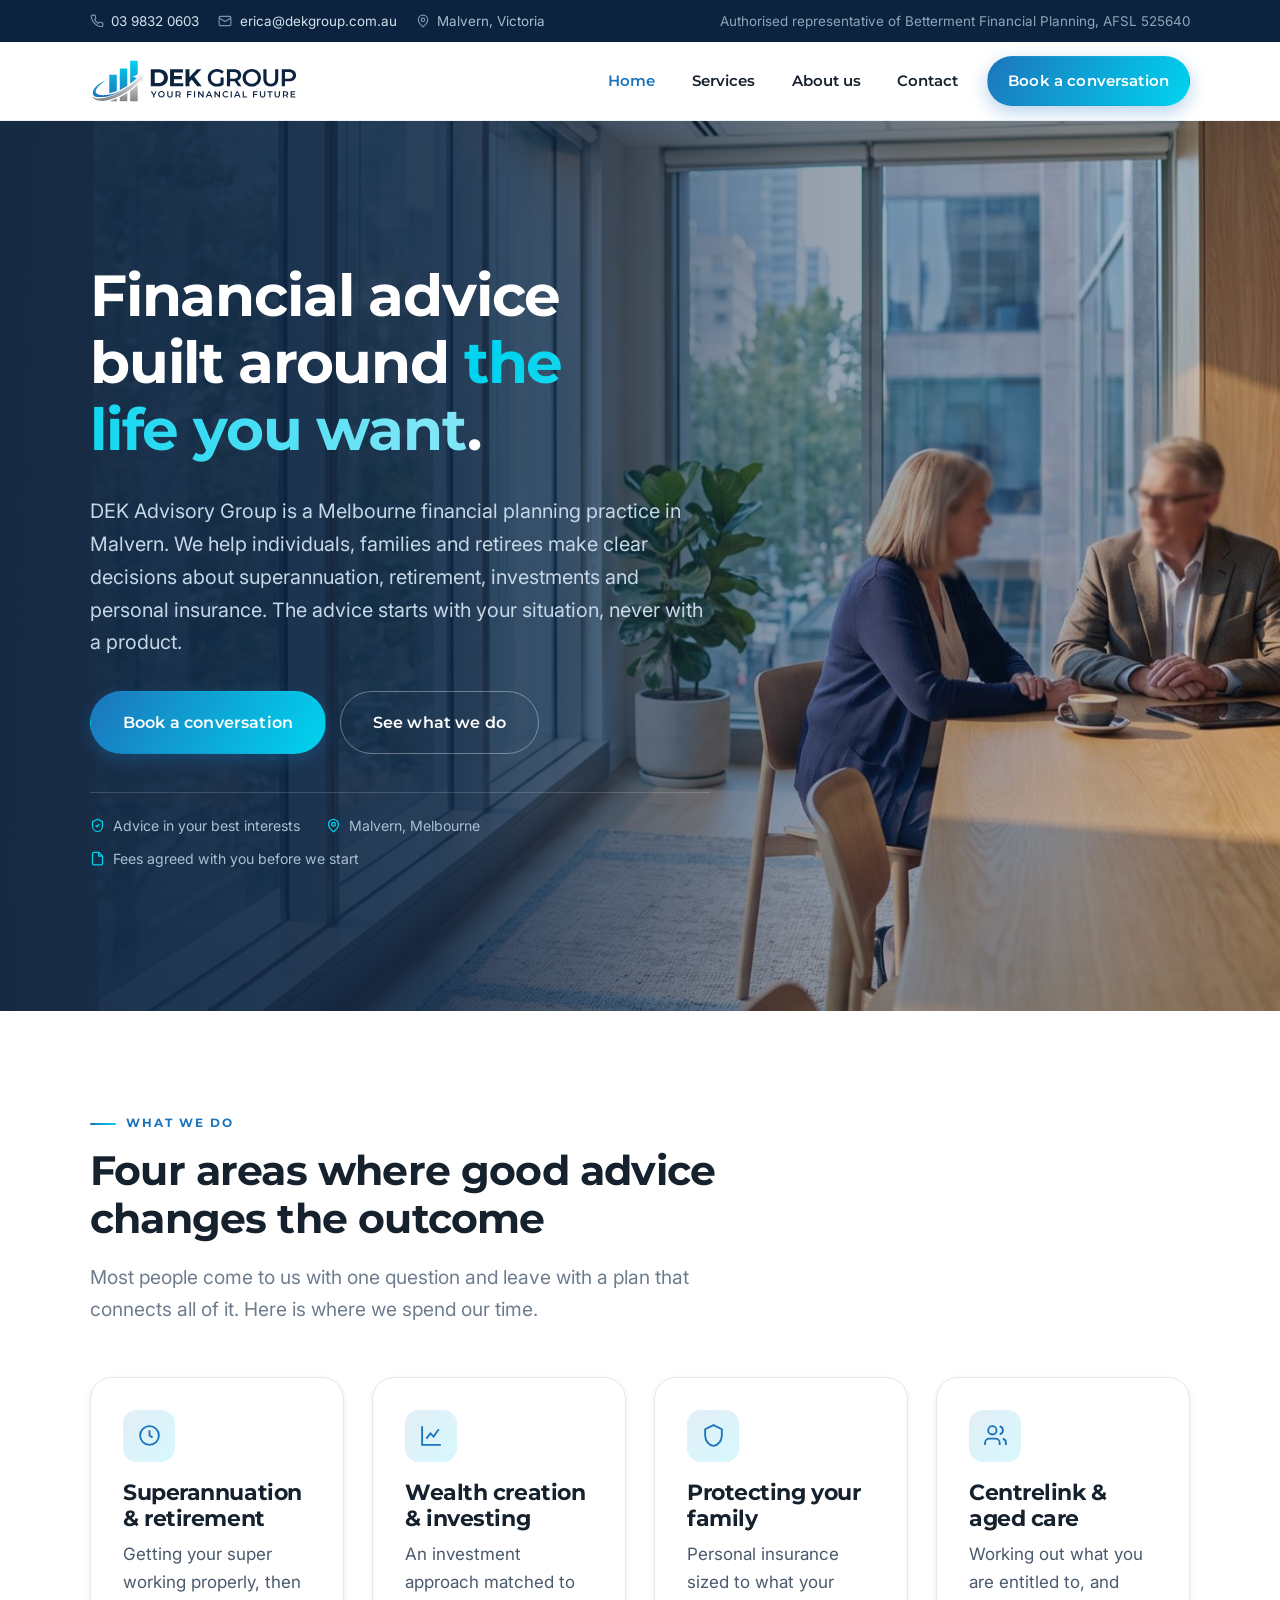
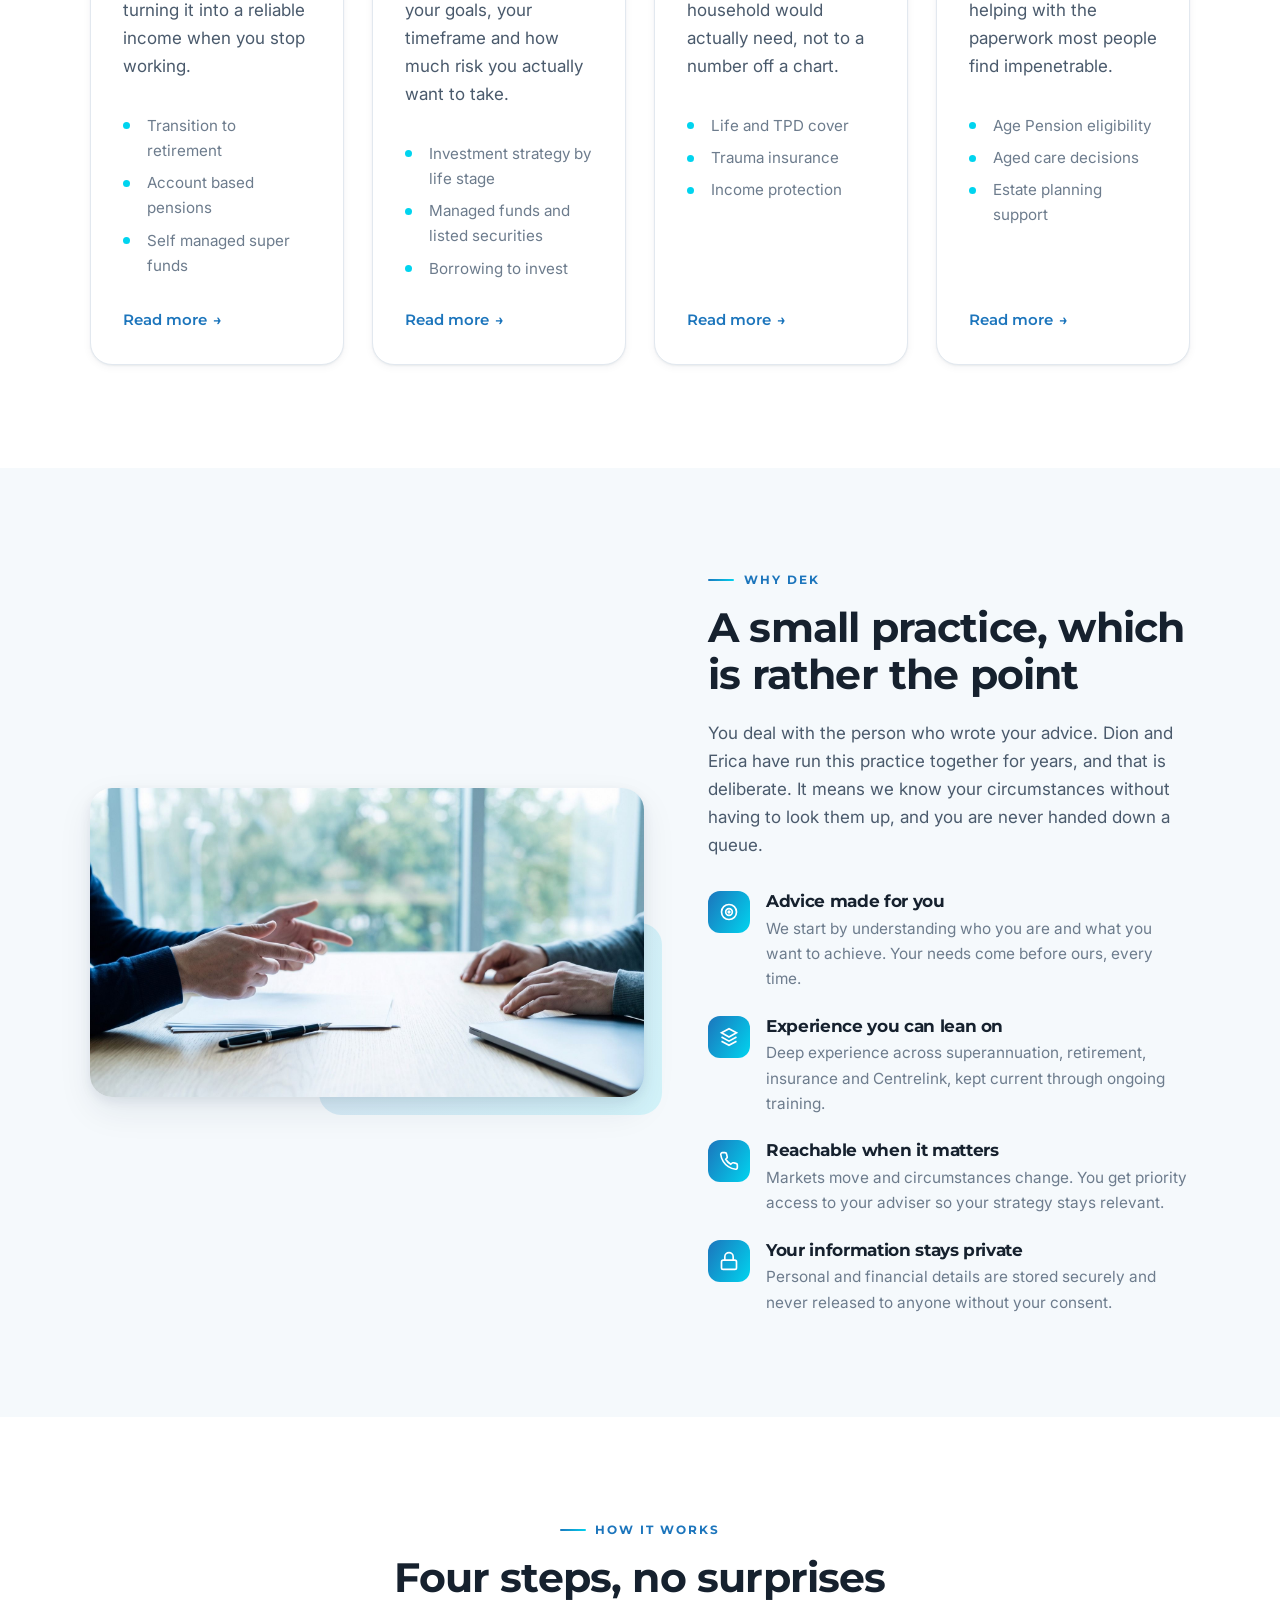
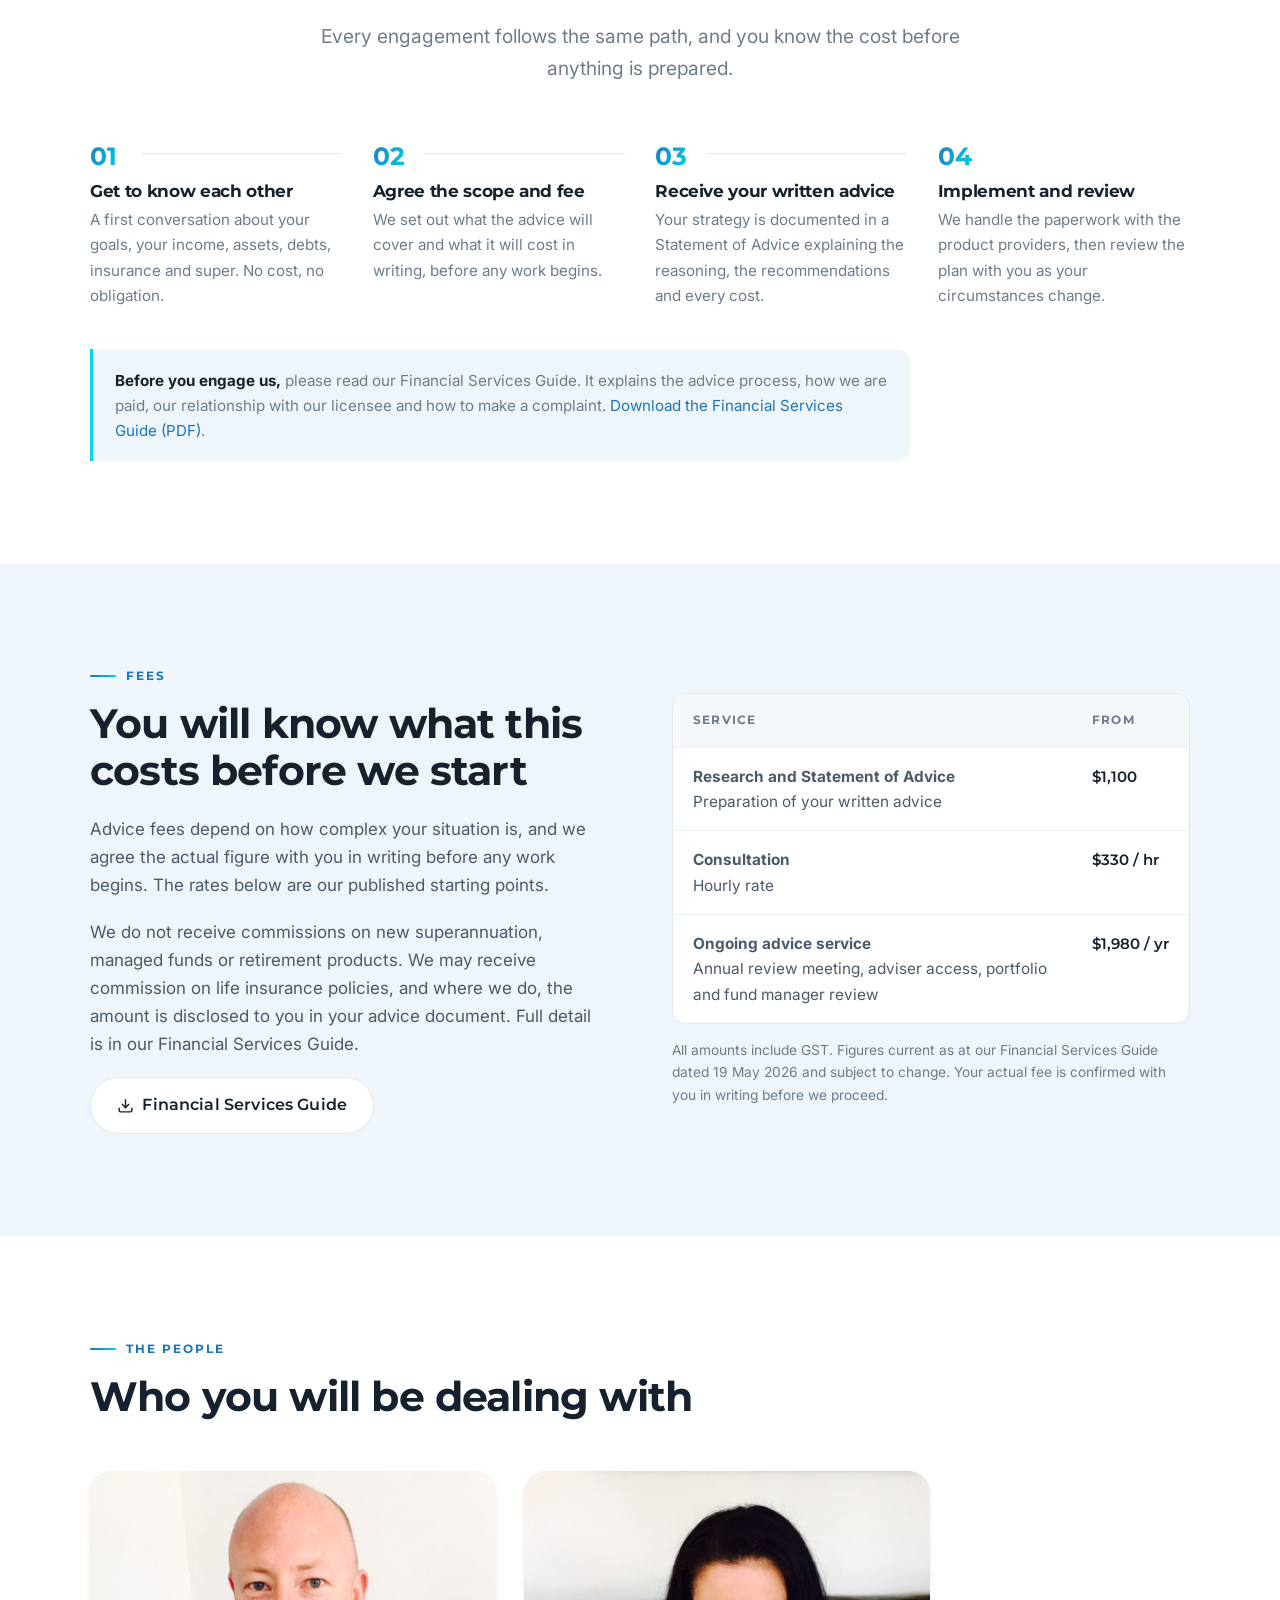
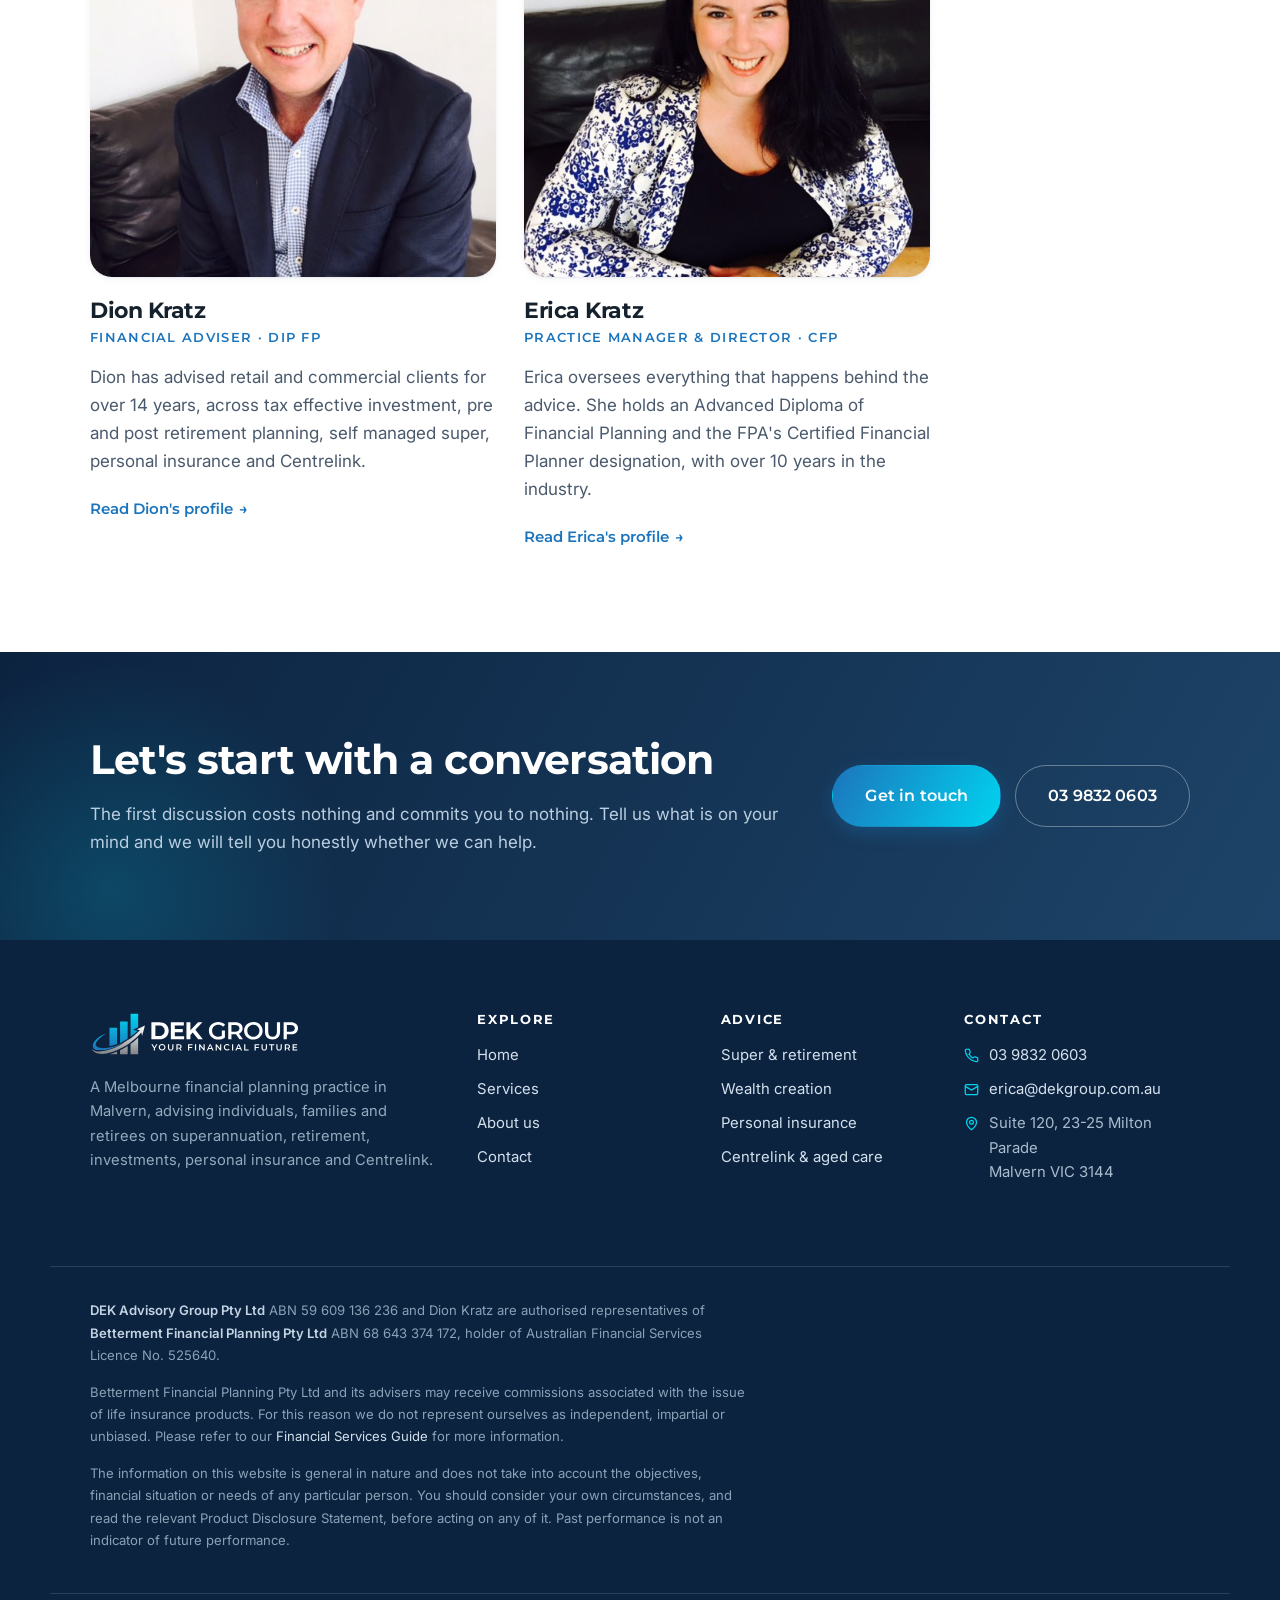
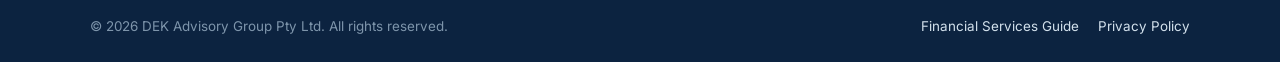
==== index.html @ 87f3a894 "DEK Advisory Group website — review preview Static rebuild of dekgroup.com.au: refreshed copy, new l" ====
<!DOCTYPE html>
<html lang="en-AU">
<head>
<meta charset="utf-8">
<meta name="viewport" content="width=device-width, initial-scale=1">
<title>DEK Advisory Group | Financial Planning in Malvern, Melbourne</title>
<meta name="description" content="DEK Advisory Group is a Melbourne financial planning practice in Malvern. Advice on superannuation, retirement, investments, personal insurance, Centrelink and estate planning.">
<link rel="canonical" href="https://dekgroup.com.au/">
<meta name="theme-color" content="#0C2340">

<meta property="og:type" content="website">
<meta property="og:title" content="DEK Advisory Group | Financial Planning in Malvern, Melbourne">
<meta property="og:description" content="Advice on superannuation, retirement, investments, personal insurance, Centrelink and estate planning. Based in Malvern, Victoria.">
<meta property="og:url" content="https://dekgroup.com.au/">
<meta property="og:image" content="https://dekgroup.com.au/assets/img/hero.jpg">
<meta property="og:locale" content="en_AU">
<meta name="twitter:card" content="summary_large_image">

<link rel="icon" href="assets/img/favicon.svg" type="image/svg+xml">
<link rel="apple-touch-icon" href="assets/img/apple-touch-icon.png">

<link rel="preconnect" href="https://fonts.googleapis.com">
<link rel="preconnect" href="https://fonts.gstatic.com" crossorigin>
<link href="https://fonts.googleapis.com/css2?family=Inter:wght@400;500;600&family=Montserrat:wght@600;700&display=swap" rel="stylesheet">
<link rel="stylesheet" href="assets/css/styles.css">

<script type="application/ld+json">
{
  "@context": "https://schema.org",
  "@type": "FinancialService",
  "name": "DEK Advisory Group Pty Ltd",
  "url": "https://dekgroup.com.au/",
  "logo": "https://dekgroup.com.au/assets/img/logo-dark.svg",
  "image": "https://dekgroup.com.au/assets/img/hero.jpg",
  "description": "Financial planning practice in Malvern, Victoria, advising on superannuation, retirement, investments, personal insurance, Centrelink and estate planning.",
  "telephone": "+61398320603",
  "email": "erica@dekgroup.com.au",
  "areaServed": "Melbourne, Victoria, Australia",
  "address": {
    "@type": "PostalAddress",
    "streetAddress": "Suite 120, 23-25 Milton Parade",
    "addressLocality": "Malvern",
    "addressRegion": "VIC",
    "postalCode": "3144",
    "addressCountry": "AU"
  },
  "founder": [
    { "@type": "Person", "name": "Dion Kratz", "jobTitle": "Financial Adviser" },
    { "@type": "Person", "name": "Erica Kratz", "jobTitle": "Practice Manager and Director" }
  ]
}
</script>
</head>
<body>
<a class="skip-link" href="#main">Skip to content</a>

<!-- ===================== Top bar ===================== -->
<div class="topbar">
  <div class="wrap topbar__inner">
    <ul class="topbar__list">
      <li>
        <svg viewBox="0 0 24 24" fill="none" stroke="currentColor" stroke-width="2" aria-hidden="true"><path d="M22 16.9v3a2 2 0 0 1-2.2 2 19.8 19.8 0 0 1-8.6-3.1 19.5 19.5 0 0 1-6-6A19.8 19.8 0 0 1 2.1 4.2 2 2 0 0 1 4.1 2h3a2 2 0 0 1 2 1.7c.1 1 .4 1.9.7 2.8a2 2 0 0 1-.5 2.1L8.1 9.9a16 16 0 0 0 6 6l1.3-1.2a2 2 0 0 1 2.1-.5c.9.3 1.8.6 2.8.7a2 2 0 0 1 1.7 2Z"/></svg>
        <a href="tel:+61398320603">03 9832 0603</a>
      </li>
      <li>
        <svg viewBox="0 0 24 24" fill="none" stroke="currentColor" stroke-width="2" aria-hidden="true"><path d="M4 4h16a2 2 0 0 1 2 2v12a2 2 0 0 1-2 2H4a2 2 0 0 1-2-2V6a2 2 0 0 1 2-2Z"/><path d="m22 7-10 6L2 7"/></svg>
        <a href="mailto:erica@dekgroup.com.au">erica@dekgroup.com.au</a>
      </li>
      <li>
        <svg viewBox="0 0 24 24" fill="none" stroke="currentColor" stroke-width="2" aria-hidden="true"><path d="M20 10c0 6-8 12-8 12s-8-6-8-12a8 8 0 0 1 16 0Z"/><circle cx="12" cy="10" r="3"/></svg>
        Malvern, Victoria
      </li>
    </ul>
    <p class="topbar__note" style="margin:0">Authorised representative of Betterment Financial Planning, AFSL 525640</p>
  </div>
</div>

<!-- ===================== Header ===================== -->
<header class="site-header">
  <div class="wrap site-header__inner">
    <a class="brand" href="index.html" aria-label="DEK Advisory Group — home">
      <img src="assets/img/logo-dark.svg" alt="DEK Group — Your Financial Future" width="208" height="44">
    </a>

    <button class="nav-toggle" type="button" aria-expanded="false" aria-controls="primary-nav" aria-label="Open menu">
      <span></span><span></span><span></span>
    </button>

    <nav class="nav" id="primary-nav" aria-label="Primary">
      <ul class="nav__list">
        <li><a href="index.html" aria-current="page">Home</a></li>
        <li><a href="services.html">Services</a></li>
        <li><a href="about.html">About us</a></li>
        <li><a href="contact.html">Contact</a></li>
      </ul>
      <a class="btn btn--primary" href="contact.html">Book a conversation</a>
    </nav>
  </div>
</header>

<main id="main">

<!-- ===================== Hero ===================== -->
<section class="hero">
  <div class="hero__media">
    <img src="assets/img/hero.jpg" alt="" fetchpriority="high" width="2400" height="1018">
  </div>
  <div class="hero__scrim"></div>
  <div class="wrap hero__inner">
    <div class="hero__content">
      <h1>Financial advice built around <span class="accent">the life you want</span>.</h1>
      <p class="hero__lede">
        DEK Advisory Group is a Melbourne financial planning practice in Malvern. We help individuals,
        families and retirees make clear decisions about superannuation, retirement, investments and
        personal insurance. The advice starts with your situation, never with a product.
      </p>
      <div class="btn-row">
        <a class="btn btn--primary btn--lg" href="contact.html">Book a conversation</a>
        <a class="btn btn--onDark btn--lg" href="services.html">See what we do</a>
      </div>
      <div class="hero__meta">
        <span>
          <svg viewBox="0 0 24 24" fill="none" stroke="currentColor" stroke-width="2" aria-hidden="true"><path d="m9 12 2 2 4-4"/><path d="M12 2 4 6v6c0 5 3.4 9.4 8 10 4.6-.6 8-5 8-10V6l-8-4Z"/></svg>
          Advice in your best interests
        </span>
        <span>
          <svg viewBox="0 0 24 24" fill="none" stroke="currentColor" stroke-width="2" aria-hidden="true"><path d="M20 10c0 6-8 12-8 12s-8-6-8-12a8 8 0 0 1 16 0Z"/><circle cx="12" cy="10" r="3"/></svg>
          Malvern, Melbourne
        </span>
        <span>
          <svg viewBox="0 0 24 24" fill="none" stroke="currentColor" stroke-width="2" aria-hidden="true"><path d="M14 2H6a2 2 0 0 0-2 2v16a2 2 0 0 0 2 2h12a2 2 0 0 0 2-2V8Z"/><path d="M14 2v6h6"/></svg>
          Fees agreed with you before we start
        </span>
      </div>
    </div>
  </div>
</section>

<!-- ===================== What we do ===================== -->
<section class="section">
  <div class="wrap">
    <div class="section-head reveal">
      <p class="eyebrow">What we do</p>
      <h2>Four areas where good advice changes the outcome</h2>
      <p class="lede">
        Most people come to us with one question and leave with a plan that connects all of it.
        Here is where we spend our time.
      </p>
    </div>

    <div class="grid grid--4 reveal">

      <article class="card card--link">
        <div class="card__icon">
          <svg viewBox="0 0 24 24" fill="none" stroke="currentColor" stroke-width="1.8" aria-hidden="true"><circle cx="12" cy="12" r="9"/><path d="M12 7v5l3 2"/></svg>
        </div>
        <h3>Superannuation &amp; retirement</h3>
        <p>Getting your super working properly, then turning it into a reliable income when you stop working.</p>
        <ul class="card__list">
          <li>Transition to retirement</li>
          <li>Account based pensions</li>
          <li>Self managed super funds</li>
        </ul>
        <a class="link-more" href="services.html#retirement">Read more</a>
      </article>

      <article class="card card--link">
        <div class="card__icon">
          <svg viewBox="0 0 24 24" fill="none" stroke="currentColor" stroke-width="1.8" aria-hidden="true"><path d="M3 3v18h18"/><path d="m7 15 4-5 3 3 5-7"/></svg>
        </div>
        <h3>Wealth creation &amp; investing</h3>
        <p>An investment approach matched to your goals, your timeframe and how much risk you actually want to take.</p>
        <ul class="card__list">
          <li>Investment strategy by life stage</li>
          <li>Managed funds and listed securities</li>
          <li>Borrowing to invest</li>
        </ul>
        <a class="link-more" href="services.html#investing">Read more</a>
      </article>

      <article class="card card--link">
        <div class="card__icon">
          <svg viewBox="0 0 24 24" fill="none" stroke="currentColor" stroke-width="1.8" aria-hidden="true"><path d="M12 2 4 6v6c0 5 3.4 9.4 8 10 4.6-.6 8-5 8-10V6l-8-4Z"/></svg>
        </div>
        <h3>Protecting your family</h3>
        <p>Personal insurance sized to what your household would actually need, not to a number off a chart.</p>
        <ul class="card__list">
          <li>Life and TPD cover</li>
          <li>Trauma insurance</li>
          <li>Income protection</li>
        </ul>
        <a class="link-more" href="services.html#protection">Read more</a>
      </article>

      <article class="card card--link">
        <div class="card__icon">
          <svg viewBox="0 0 24 24" fill="none" stroke="currentColor" stroke-width="1.8" aria-hidden="true"><path d="M16 21v-2a4 4 0 0 0-4-4H6a4 4 0 0 0-4 4v2"/><circle cx="9" cy="7" r="4"/><path d="M22 21v-2a4 4 0 0 0-3-3.9"/><path d="M16 3.1a4 4 0 0 1 0 7.8"/></svg>
        </div>
        <h3>Centrelink &amp; aged care</h3>
        <p>Working out what you are entitled to, and helping with the paperwork most people find impenetrable.</p>
        <ul class="card__list">
          <li>Age Pension eligibility</li>
          <li>Aged care decisions</li>
          <li>Estate planning support</li>
        </ul>
        <a class="link-more" href="services.html#centrelink">Read more</a>
      </article>

    </div>
  </div>
</section>

<!-- ===================== Why DEK ===================== -->
<section class="section section--soft">
  <div class="wrap">
    <div class="split split--wide-media">
      <div class="split__media media-frame reveal">
        <img src="assets/img/process.jpg" alt="Two people talking across a meeting table with documents and a pen" width="1800" height="1005" loading="lazy">
      </div>
      <div class="reveal">
        <p class="eyebrow">Why DEK</p>
        <h2>A small practice, which is rather the point</h2>
        <p>
          You deal with the person who wrote your advice. Dion and Erica have run this practice together
          for years, and that is deliberate. It means we know your circumstances without having to look
          them up, and you are never handed down a queue.
        </p>

        <div class="values" style="margin-top:2rem">
          <div class="value">
            <div class="value__mark">
              <svg viewBox="0 0 24 24" fill="none" stroke="currentColor" stroke-width="2" aria-hidden="true"><circle cx="12" cy="12" r="9"/><circle cx="12" cy="12" r="4"/><circle cx="12" cy="12" r="1" fill="currentColor"/></svg>
            </div>
            <div>
              <h3>Advice made for you</h3>
              <p>We start by understanding who you are and what you want to achieve. Your needs come before ours, every time.</p>
            </div>
          </div>

          <div class="value">
            <div class="value__mark">
              <svg viewBox="0 0 24 24" fill="none" stroke="currentColor" stroke-width="2" aria-hidden="true"><path d="M12 2 3 7l9 5 9-5-9-5Z"/><path d="m3 12 9 5 9-5"/><path d="m3 17 9 5 9-5"/></svg>
            </div>
            <div>
              <h3>Experience you can lean on</h3>
              <p>Deep experience across superannuation, retirement, insurance and Centrelink, kept current through ongoing training.</p>
            </div>
          </div>

          <div class="value">
            <div class="value__mark">
              <svg viewBox="0 0 24 24" fill="none" stroke="currentColor" stroke-width="2" aria-hidden="true"><path d="M22 16.9v3a2 2 0 0 1-2.2 2 19.8 19.8 0 0 1-8.6-3.1 19.5 19.5 0 0 1-6-6A19.8 19.8 0 0 1 2.1 4.2 2 2 0 0 1 4.1 2h3a2 2 0 0 1 2 1.7c.1 1 .4 1.9.7 2.8a2 2 0 0 1-.5 2.1L8.1 9.9a16 16 0 0 0 6 6l1.3-1.2a2 2 0 0 1 2.1-.5c.9.3 1.8.6 2.8.7a2 2 0 0 1 1.7 2Z"/></svg>
            </div>
            <div>
              <h3>Reachable when it matters</h3>
              <p>Markets move and circumstances change. You get priority access to your adviser so your strategy stays relevant.</p>
            </div>
          </div>

          <div class="value">
            <div class="value__mark">
              <svg viewBox="0 0 24 24" fill="none" stroke="currentColor" stroke-width="2" aria-hidden="true"><rect x="3" y="11" width="18" height="11" rx="2"/><path d="M7 11V7a5 5 0 0 1 10 0v4"/></svg>
            </div>
            <div>
              <h3>Your information stays private</h3>
              <p>Personal and financial details are stored securely and never released to anyone without your consent.</p>
            </div>
          </div>
        </div>
      </div>
    </div>
  </div>
</section>

<!-- ===================== The process ===================== -->
<section class="section">
  <div class="wrap">
    <div class="section-head center reveal">
      <p class="eyebrow">How it works</p>
      <h2>Four steps, no surprises</h2>
      <p class="lede">
        Every engagement follows the same path, and you know the cost before anything is prepared.
      </p>
    </div>

    <div class="steps reveal">
      <div class="step">
        <h3>Get to know each other</h3>
        <p>A first conversation about your goals, your income, assets, debts, insurance and super. No cost, no obligation.</p>
      </div>
      <div class="step">
        <h3>Agree the scope and fee</h3>
        <p>We set out what the advice will cover and what it will cost in writing, before any work begins.</p>
      </div>
      <div class="step">
        <h3>Receive your written advice</h3>
        <p>Your strategy is documented in a Statement of Advice explaining the reasoning, the recommendations and every cost.</p>
      </div>
      <div class="step">
        <h3>Implement and review</h3>
        <p>We handle the paperwork with the product providers, then review the plan with you as your circumstances change.</p>
      </div>
    </div>

    <div class="note reveal" style="margin-top:2.6rem;max-width:820px">
      <p>
        <strong>Before you engage us,</strong> please read our Financial Services Guide. It explains the advice
        process, how we are paid, our relationship with our licensee and how to make a complaint.
        <a href="assets/pdf/DEK-Financial-Services-Guide.pdf" target="_blank" rel="noopener">Download the Financial Services Guide (PDF)</a>.
      </p>
    </div>
  </div>
</section>

<!-- ===================== Fees ===================== -->
<section class="section section--tint">
  <div class="wrap">
    <div class="split">
      <div class="reveal">
        <p class="eyebrow">Fees</p>
        <h2>You will know what this costs before we start</h2>
        <p>
          Advice fees depend on how complex your situation is, and we agree the actual figure with you in
          writing before any work begins. The rates below are our published starting points.
        </p>
        <p>
          We do not receive commissions on new superannuation, managed funds or retirement products.
          We may receive commission on life insurance policies, and where we do, the amount is disclosed
          to you in your advice document. Full detail is in our Financial Services Guide.
        </p>
        <a class="btn btn--ghost" href="assets/pdf/DEK-Financial-Services-Guide.pdf" target="_blank" rel="noopener">
          <svg viewBox="0 0 24 24" fill="none" stroke="currentColor" stroke-width="2" aria-hidden="true"><path d="M21 15v4a2 2 0 0 1-2 2H5a2 2 0 0 1-2-2v-4"/><path d="m7 10 5 5 5-5"/><path d="M12 15V3"/></svg>
          Financial Services Guide
        </a>
      </div>

      <div class="reveal">
        <div class="table-wrap">
          <table class="fees">
            <caption class="visually-hidden">Published starting fees, inclusive of GST</caption>
            <thead>
              <tr><th scope="col">Service</th><th scope="col">From</th></tr>
            </thead>
            <tbody>
              <tr>
                <td><strong>Research and Statement of Advice</strong><br>Preparation of your written advice</td>
                <td>$1,100</td>
              </tr>
              <tr>
                <td><strong>Consultation</strong><br>Hourly rate</td>
                <td>$330 / hr</td>
              </tr>
              <tr>
                <td><strong>Ongoing advice service</strong><br>Annual review meeting, adviser access, portfolio and fund manager review</td>
                <td>$1,980 / yr</td>
              </tr>
            </tbody>
          </table>
        </div>
        <p style="font-size:.86rem;color:var(--muted);margin:.9rem 0 0">
          All amounts include GST. Figures current as at our Financial Services Guide dated 19 May 2026
          and subject to change. Your actual fee is confirmed with you in writing before we proceed.
        </p>
      </div>
    </div>
  </div>
</section>

<!-- ===================== Team ===================== -->
<section class="section">
  <div class="wrap">
    <div class="section-head reveal">
      <p class="eyebrow">The people</p>
      <h2>Who you will be dealing with</h2>
    </div>

    <div class="grid grid--2 reveal" style="max-width:840px">
      <article class="person">
        <img class="person__photo" src="assets/img/dion-kratz.jpg" alt="Dion Kratz" width="526" height="526" loading="lazy">
        <h3>Dion Kratz</h3>
        <p class="person__role">Financial Adviser &middot; Dip FP</p>
        <p>
          Dion has advised retail and commercial clients for over 14 years, across tax effective investment,
          pre and post retirement planning, self managed super, personal insurance and Centrelink.
        </p>
        <a class="link-more" href="about.html#dion">Read Dion's profile</a>
      </article>

      <article class="person">
        <img class="person__photo" src="assets/img/erica-kratz.jpg" alt="Erica Kratz" width="528" height="528" loading="lazy">
        <h3>Erica Kratz</h3>
        <p class="person__role">Practice Manager &amp; Director &middot; CFP</p>
        <p>
          Erica oversees everything that happens behind the advice. She holds an Advanced Diploma of
          Financial Planning and the FPA's Certified Financial Planner designation, with over 10 years in the industry.
        </p>
        <a class="link-more" href="about.html#erica">Read Erica's profile</a>
      </article>
    </div>
  </div>
</section>

<!-- ===================== CTA ===================== -->
<section class="cta-band">
  <div class="wrap cta-band__inner">
    <div>
      <h2>Let's start with a conversation</h2>
      <p>
        The first discussion costs nothing and commits you to nothing. Tell us what is on your mind and
        we will tell you honestly whether we can help.
      </p>
    </div>
    <div class="btn-row">
      <a class="btn btn--primary btn--lg" href="contact.html">Get in touch</a>
      <a class="btn btn--onDark btn--lg" href="tel:+61398320603">03 9832 0603</a>
    </div>
  </div>
</section>

</main>

<!-- ===================== Footer ===================== -->
<footer class="site-footer footer">
  <div class="wrap footer__top">
    <div class="footer__brand">
      <img src="assets/img/logo-white.svg" alt="DEK Group — Your Financial Future" width="210" height="44" loading="lazy">
      <p>
        A Melbourne financial planning practice in Malvern, advising individuals, families and retirees
        on superannuation, retirement, investments, personal insurance and Centrelink.
      </p>
    </div>

    <div>
      <h4>Explore</h4>
      <ul>
        <li><a href="index.html">Home</a></li>
        <li><a href="services.html">Services</a></li>
        <li><a href="about.html">About us</a></li>
        <li><a href="contact.html">Contact</a></li>
      </ul>
    </div>

    <div>
      <h4>Advice</h4>
      <ul>
        <li><a href="services.html#retirement">Super &amp; retirement</a></li>
        <li><a href="services.html#investing">Wealth creation</a></li>
        <li><a href="services.html#protection">Personal insurance</a></li>
        <li><a href="services.html#centrelink">Centrelink &amp; aged care</a></li>
      </ul>
    </div>

    <div>
      <h4>Contact</h4>
      <ul class="footer__contact">
        <li>
          <svg viewBox="0 0 24 24" fill="none" stroke="currentColor" stroke-width="2" aria-hidden="true"><path d="M22 16.9v3a2 2 0 0 1-2.2 2 19.8 19.8 0 0 1-8.6-3.1 19.5 19.5 0 0 1-6-6A19.8 19.8 0 0 1 2.1 4.2 2 2 0 0 1 4.1 2h3a2 2 0 0 1 2 1.7c.1 1 .4 1.9.7 2.8a2 2 0 0 1-.5 2.1L8.1 9.9a16 16 0 0 0 6 6l1.3-1.2a2 2 0 0 1 2.1-.5c.9.3 1.8.6 2.8.7a2 2 0 0 1 1.7 2Z"/></svg>
          <a href="tel:+61398320603">03 9832 0603</a>
        </li>
        <li>
          <svg viewBox="0 0 24 24" fill="none" stroke="currentColor" stroke-width="2" aria-hidden="true"><path d="M4 4h16a2 2 0 0 1 2 2v12a2 2 0 0 1-2 2H4a2 2 0 0 1-2-2V6a2 2 0 0 1 2-2Z"/><path d="m22 7-10 6L2 7"/></svg>
          <a href="mailto:erica@dekgroup.com.au">erica@dekgroup.com.au</a>
        </li>
        <li>
          <svg viewBox="0 0 24 24" fill="none" stroke="currentColor" stroke-width="2" aria-hidden="true"><path d="M20 10c0 6-8 12-8 12s-8-6-8-12a8 8 0 0 1 16 0Z"/><circle cx="12" cy="10" r="3"/></svg>
          <span>Suite 120, 23-25 Milton Parade<br>Malvern VIC 3144</span>
        </li>
      </ul>
    </div>
  </div>

  <div class="wrap footer__legal">
    <p>
      <strong>DEK Advisory Group Pty Ltd</strong> ABN 59 609 136 236 and Dion Kratz are authorised
      representatives of <strong>Betterment Financial Planning Pty Ltd</strong> ABN 68 643 374 172,
      holder of Australian Financial Services Licence No. 525640.
    </p>
    <p>
      Betterment Financial Planning Pty Ltd and its advisers may receive commissions associated with the
      issue of life insurance products. For this reason we do not represent ourselves as independent,
      impartial or unbiased. Please refer to our
      <a href="assets/pdf/DEK-Financial-Services-Guide.pdf" target="_blank" rel="noopener">Financial Services Guide</a>
      for more information.
    </p>
    <p>
      The information on this website is general in nature and does not take into account the objectives,
      financial situation or needs of any particular person. You should consider your own circumstances,
      and read the relevant Product Disclosure Statement, before acting on any of it. Past performance is
      not an indicator of future performance.
    </p>
  </div>

  <div class="wrap footer__bottom">
    <p style="margin:0">&copy; <span id="year">2026</span> DEK Advisory Group Pty Ltd. All rights reserved.</p>
    <ul>
      <li><a href="assets/pdf/DEK-Financial-Services-Guide.pdf" target="_blank" rel="noopener">Financial Services Guide</a></li>
      <li><a href="https://bettermentfinancialplanning.com.au/privacy-policy.pdf" target="_blank" rel="noopener">Privacy Policy</a></li>
    </ul>
  </div>
</footer>

<script src="assets/js/main.js" defer></script>
</body>
</html>
---- assets/css/styles.css ----
/* ==========================================================================
   DEK Advisory Group — site stylesheet
   Palette derived from the DEK Group logo:
     cyan  #00D4EF   blue #1C75BC   grey #808285   white   black
   ========================================================================== */

:root {
  /* Brand */
  --cyan:        #00D4EF;
  --blue:        #1C75BC;
  --grey:        #808285;

  /* Complementary — deep navy reads warmer than pure black on screen */
  --navy:        #0C2340;
  --navy-700:    #143253;
  --navy-600:    #1D4468;

  /* Neutrals */
  --ink:         #16212E;
  --body:        #4A5A6C;
  --muted:       #6D7C8D;
  --line:        #E2E8EF;
  --line-soft:   #EDF2F7;
  --bg:          #FFFFFF;
  --bg-soft:     #F5F9FC;
  --bg-tint:     #EEF6FB;

  --brand-grad:  linear-gradient(120deg, var(--blue) 0%, var(--cyan) 100%);
  --navy-grad:   linear-gradient(120deg, var(--navy) 0%, var(--navy-600) 100%);

  --radius:      14px;
  --radius-lg:   22px;
  --shadow-sm:   0 1px 2px rgba(12, 35, 64, .06), 0 2px 8px rgba(12, 35, 64, .05);
  --shadow:      0 4px 12px rgba(12, 35, 64, .07), 0 14px 34px rgba(12, 35, 64, .08);
  --shadow-lg:   0 10px 26px rgba(12, 35, 64, .10), 0 30px 60px rgba(12, 35, 64, .12);

  --font-head:   "Montserrat", "Helvetica Neue", Arial, sans-serif;
  --font-body:   "Inter", -apple-system, BlinkMacSystemFont, "Segoe UI", Roboto, Arial, sans-serif;

  --wrap:        1180px;
  --gutter:      clamp(20px, 5vw, 40px);
  --section-y:   clamp(64px, 8vw, 112px);
}

/* ---------- Reset ---------- */
*, *::before, *::after { box-sizing: border-box; }
html { -webkit-text-size-adjust: 100%; scroll-behavior: smooth; }
@media (prefers-reduced-motion: reduce) {
  html { scroll-behavior: auto; }
  *, *::before, *::after { animation-duration: .01ms !important; transition-duration: .01ms !important; }
}
body {
  margin: 0;
  font-family: var(--font-body);
  font-size: 17px;
  line-height: 1.65;
  color: var(--body);
  background: var(--bg);
  -webkit-font-smoothing: antialiased;
}
img, svg, video { max-width: 100%; display: block; }
img { height: auto; }
a { color: var(--blue); text-decoration: none; }
a:hover { color: var(--navy); }
h1, h2, h3, h4 {
  font-family: var(--font-head);
  color: var(--ink);
  line-height: 1.15;
  letter-spacing: -.02em;
  margin: 0 0 .5em;
  font-weight: 700;
}
h1 { font-size: clamp(2.15rem, 1.35rem + 2.9vw, 3.65rem); }
h2 { font-size: clamp(1.7rem, 1.2rem + 1.7vw, 2.6rem); }
h3 { font-size: clamp(1.15rem, 1.02rem + .5vw, 1.4rem); }
p  { margin: 0 0 1.1em; }
ul { margin: 0 0 1.1em; padding-left: 1.15em; }
li { margin-bottom: .5em; }
hr { border: 0; border-top: 1px solid var(--line); margin: 2.5rem 0; }

:focus-visible {
  outline: 3px solid var(--cyan);
  outline-offset: 3px;
  border-radius: 4px;
}

/* ---------- Layout helpers ---------- */
.wrap { width: 100%; max-width: var(--wrap); margin-inline: auto; padding-inline: var(--gutter); }
.section { padding-block: var(--section-y); }
.section--soft { background: var(--bg-soft); }
.section--tint { background: var(--bg-tint); }
.section--navy { background: var(--navy); color: #C7D6E4; }
.section--navy h2, .section--navy h3 { color: #fff; }

.eyebrow {
  font-family: var(--font-head);
  font-size: .78rem;
  font-weight: 700;
  letter-spacing: .16em;
  text-transform: uppercase;
  color: var(--blue);
  margin: 0 0 .85rem;
  display: flex;
  align-items: center;
  gap: .6rem;
}
.eyebrow::before {
  content: "";
  width: 26px; height: 2px;
  background: var(--brand-grad);
  border-radius: 2px;
}
.section--navy .eyebrow { color: var(--cyan); }

.lede { font-size: clamp(1.05rem, .98rem + .3vw, 1.2rem); color: var(--muted); }
.section-head { max-width: 640px; margin-bottom: clamp(2.2rem, 4vw, 3.4rem); }
.section-head.center { margin-inline: auto; text-align: center; }
.section-head.center .eyebrow { justify-content: center; }

.skip-link {
  position: absolute; left: -9999px; top: 0;
  background: var(--navy); color: #fff; padding: .8rem 1.2rem; z-index: 200;
  border-radius: 0 0 8px 0;
}
.skip-link:focus { left: 0; color: #fff; }

/* ---------- Buttons ---------- */
.btn {
  display: inline-flex; align-items: center; justify-content: center; gap: .55rem;
  font-family: var(--font-head);
  font-weight: 600; font-size: .97rem; letter-spacing: .01em;
  padding: .92rem 1.6rem;
  border-radius: 100px; border: 1.5px solid transparent;
  cursor: pointer; text-align: center;
  transition: transform .18s ease, box-shadow .18s ease, background-color .18s ease, color .18s ease, border-color .18s ease;
}
.btn svg { width: 17px; height: 17px; flex: none; }
.btn--primary {
  background: var(--brand-grad); color: #fff;
  box-shadow: 0 6px 18px rgba(28, 117, 188, .32);
}
.btn--primary:hover { color: #fff; transform: translateY(-2px); box-shadow: 0 10px 26px rgba(28, 117, 188, .40); }
.btn--ghost { border-color: var(--line); color: var(--ink); background: #fff; }
.btn--ghost:hover { border-color: var(--blue); color: var(--blue); transform: translateY(-2px); }
.btn--onDark { border-color: rgba(255,255,255,.35); color: #fff; background: transparent; }
.btn--onDark:hover { background: #fff; color: var(--navy); border-color: #fff; transform: translateY(-2px); }
.btn--lg { padding: 1.05rem 2rem; font-size: 1.03rem; }
.btn-row { display: flex; flex-wrap: wrap; gap: .85rem; }

/* Text link with chevron */
.link-more {
  font-family: var(--font-head); font-weight: 600; font-size: .95rem;
  display: inline-flex; align-items: center; gap: .4rem; color: var(--blue);
}
.link-more::after { content: "→"; transition: transform .18s ease; }
.link-more:hover::after { transform: translateX(4px); }

/* ==========================================================================
   Header
   ========================================================================== */
.topbar {
  background: var(--navy);
  color: #A9BCCE;
  font-size: .84rem;
}
.topbar__inner { display: flex; flex-wrap: wrap; align-items: center; justify-content: space-between; gap: .5rem 1.4rem; min-height: 42px; }
.topbar a { color: #D3E1EC; }
.topbar a:hover { color: var(--cyan); }
.topbar__list { display: flex; flex-wrap: wrap; gap: 1.2rem; list-style: none; margin: 0; padding: 0; }
.topbar__list li { margin: 0; display: flex; align-items: center; gap: .45rem; }
.topbar__list svg { width: 14px; height: 14px; opacity: .75; }
.topbar__note { color: #8FA5B9; }
@media (max-width: 780px) { .topbar { display: none; } }

.site-header {
  position: sticky; top: 0; z-index: 100;
  background: rgba(255,255,255,.92);
  backdrop-filter: saturate(180%) blur(14px);
  -webkit-backdrop-filter: saturate(180%) blur(14px);
  border-bottom: 1px solid var(--line-soft);
}
.site-header__inner { display: flex; align-items: center; justify-content: space-between; gap: 1.5rem; min-height: 78px; }
.brand { display: flex; align-items: center; flex: none; }
.brand img { width: 208px; }
@media (max-width: 480px) { .brand img { width: 168px; } }

.nav { display: flex; align-items: center; gap: clamp(.4rem, 1.6vw, 1.1rem); }
.nav__list { display: flex; align-items: center; gap: clamp(.2rem, 1.4vw, .9rem); list-style: none; margin: 0; padding: 0; }
.nav__list li { margin: 0; }
.nav__list a {
  font-family: var(--font-head); font-weight: 600; font-size: .95rem;
  color: var(--ink); padding: .55rem .7rem; border-radius: 8px; display: block;
  transition: color .16s ease, background-color .16s ease;
}
.nav__list a:hover { color: var(--blue); background: var(--bg-tint); }
.nav__list a[aria-current="page"] { color: var(--blue); }
.nav .btn { padding: .72rem 1.25rem; font-size: .92rem; }

.nav-toggle {
  display: none; background: none; border: 0; cursor: pointer;
  width: 44px; height: 44px; padding: 10px; color: var(--ink);
}
.nav-toggle span { display: block; height: 2px; background: currentColor; border-radius: 2px; transition: transform .22s ease, opacity .22s ease; }
.nav-toggle span + span { margin-top: 5px; }
.nav-toggle[aria-expanded="true"] span:nth-child(1) { transform: translateY(7px) rotate(45deg); }
.nav-toggle[aria-expanded="true"] span:nth-child(2) { opacity: 0; }
.nav-toggle[aria-expanded="true"] span:nth-child(3) { transform: translateY(-7px) rotate(-45deg); }

@media (max-width: 940px) {
  .nav-toggle { display: block; }
  .nav {
    position: fixed; inset: 78px 0 auto 0;
    background: #fff; border-bottom: 1px solid var(--line);
    flex-direction: column; align-items: stretch; gap: 0;
    padding: .6rem var(--gutter) 1.4rem;
    box-shadow: var(--shadow);
    transform: translateY(-8px); opacity: 0; pointer-events: none;
    transition: opacity .2s ease, transform .2s ease;
    max-height: calc(100vh - 78px); overflow-y: auto;
  }
  .nav[data-open="true"] { opacity: 1; transform: none; pointer-events: auto; }
  .nav__list { flex-direction: column; align-items: stretch; gap: 0; }
  .nav__list a { padding: .95rem .4rem; border-bottom: 1px solid var(--line-soft); border-radius: 0; font-size: 1.02rem; }
  .nav .btn { margin-top: 1.1rem; width: 100%; }
}

/* ==========================================================================
   Hero
   ========================================================================== */
.hero { position: relative; background: var(--navy); overflow: hidden; }
.hero__media { position: absolute; inset: 0; }
.hero__media img { width: 100%; height: 100%; object-fit: cover; object-position: 72% center; }
.hero__scrim {
  position: absolute; inset: 0;
  background:
    linear-gradient(90deg, rgba(12,35,64,.94) 0%, rgba(12,35,64,.86) 34%, rgba(12,35,64,.44) 62%, rgba(12,35,64,.18) 100%);
}
/* On narrow screens the copy sits over the whole image, so the horizontal
   gradient alone leaves the right-hand text short of contrast. */
@media (max-width: 900px) {
  .hero__scrim {
    background:
      linear-gradient(90deg, rgba(12,35,64,.92) 0%, rgba(12,35,64,.78) 100%),
      linear-gradient(180deg, rgba(12,35,64,.35) 0%, rgba(12,35,64,.55) 100%);
  }
  .hero__media img { object-position: 65% center; }
}
.hero__inner { position: relative; padding-block: clamp(76px, 11vw, 148px); }
.hero__content { max-width: 620px; color: #D8E6F2; }
.hero h1 { color: #fff; margin-bottom: .55em; text-wrap: balance; }
.hero h1 .accent {
  background: linear-gradient(100deg, var(--cyan) 10%, #7FE6F7 90%);
  -webkit-background-clip: text; background-clip: text; color: transparent;
}
.hero__lede { font-size: clamp(1.06rem, .98rem + .45vw, 1.24rem); color: #C6D8E8; margin-bottom: 2rem; max-width: 34em; }
.hero .btn-row { margin-bottom: 2.4rem; }
.hero__meta {
  display: flex; flex-wrap: wrap; gap: .6rem 1.6rem;
  font-size: .88rem; color: #A9C0D4;
  border-top: 1px solid rgba(255,255,255,.16); padding-top: 1.3rem;
}
.hero__meta span { display: flex; align-items: center; gap: .5rem; }
.hero__meta svg { width: 15px; height: 15px; color: var(--cyan); flex: none; }

/* Page banner (interior pages) */
.pagehead { background: var(--navy-grad); color: #C6D8E8; position: relative; overflow: hidden; }
.pagehead::after {
  content: ""; position: absolute; right: -140px; top: -160px;
  width: 480px; height: 480px; border-radius: 50%;
  background: radial-gradient(circle, rgba(0,212,239,.20) 0%, rgba(0,212,239,0) 70%);
}
.pagehead__inner { position: relative; padding-block: clamp(52px, 7vw, 92px); max-width: 720px; }
.pagehead h1 { color: #fff; margin-bottom: .4em; }
.pagehead p { color: #B9CEE1; font-size: clamp(1.02rem, .96rem + .3vw, 1.16rem); margin: 0; }
.crumbs { font-size: .85rem; color: #8FA9C1; margin-bottom: 1.1rem; }
.crumbs a { color: #B9CEE1; }
.crumbs a:hover { color: var(--cyan); }

/* ==========================================================================
   Cards & grids
   ========================================================================== */
.grid { display: grid; gap: clamp(1.1rem, 2.2vw, 1.75rem); }
.grid--2 { grid-template-columns: repeat(auto-fit, minmax(300px, 1fr)); }
.grid--3 { grid-template-columns: repeat(auto-fit, minmax(268px, 1fr)); }
.grid--4 { grid-template-columns: repeat(auto-fit, minmax(232px, 1fr)); }

.card {
  background: #fff; border: 1px solid var(--line);
  border-radius: var(--radius-lg); padding: clamp(1.5rem, 2.6vw, 2rem);
  box-shadow: var(--shadow-sm);
  transition: transform .2s ease, box-shadow .2s ease, border-color .2s ease;
  display: flex; flex-direction: column;
}
.card--link:hover { transform: translateY(-4px); box-shadow: var(--shadow); border-color: #CFE0EE; }
.card h3 { margin-bottom: .5rem; }
.card p:last-child { margin-bottom: 0; }
.card__icon {
  width: 52px; height: 52px; border-radius: 14px; flex: none;
  display: grid; place-items: center; margin-bottom: 1.15rem;
  background: linear-gradient(135deg, rgba(28,117,188,.12), rgba(0,212,239,.16));
  color: var(--blue);
}
.card__icon svg { width: 25px; height: 25px; }
.card__list { list-style: none; padding: 0; margin: .9rem 0 0; font-size: .95rem; }
.card__list li { position: relative; padding-left: 1.5rem; margin-bottom: .45rem; color: var(--muted); }
.card__list li::before {
  content: ""; position: absolute; left: 0; top: .62em;
  width: 7px; height: 7px; border-radius: 50%; background: var(--cyan);
}
.card .link-more { margin-top: auto; padding-top: 1.2rem; }

/* Value list (numbered/iconed rows) */
.values { display: grid; gap: clamp(1rem, 2vw, 1.5rem); grid-template-columns: repeat(auto-fit, minmax(280px, 1fr)); }
.value { display: flex; gap: 1rem; }
.value__mark {
  flex: none; width: 42px; height: 42px; border-radius: 12px;
  display: grid; place-items: center;
  background: var(--brand-grad); color: #fff;
  font-family: var(--font-head); font-weight: 700; font-size: .95rem;
}
.value__mark svg { width: 20px; height: 20px; }
.value h3 { font-size: 1.08rem; margin-bottom: .3rem; }
.value p { font-size: .96rem; margin: 0; color: var(--muted); }

/* Split media + text */
.split { display: grid; gap: clamp(2rem, 5vw, 4rem); align-items: center; grid-template-columns: 1fr; }
@media (min-width: 900px) { .split { grid-template-columns: 1fr 1fr; } .split--wide-media { grid-template-columns: 1.15fr 1fr; } }
.split__media { position: relative; }
.split__media img { border-radius: var(--radius-lg); box-shadow: var(--shadow); width: 100%; }
.split--flip .split__media { order: 2; }
@media (max-width: 899px) { .split--flip .split__media { order: 0; } }

/* Accent panel that peeks behind an image */
.media-frame { position: relative; }
.media-frame::before {
  content: ""; position: absolute; inset: auto -18px -18px auto;
  width: 62%; height: 62%; border-radius: var(--radius-lg);
  background: var(--brand-grad); opacity: .14; z-index: 0;
}
.media-frame img { position: relative; z-index: 1; }

/* Steps */
.steps { counter-reset: step; display: grid; gap: clamp(1.2rem, 2.4vw, 1.9rem); grid-template-columns: repeat(auto-fit, minmax(240px, 1fr)); }
.step { position: relative; padding-top: 2.9rem; }
.step::before {
  counter-increment: step; content: counter(step, decimal-leading-zero);
  position: absolute; top: 0; left: 0;
  font-family: var(--font-head); font-weight: 700; font-size: 1.55rem;
  background: var(--brand-grad); -webkit-background-clip: text; background-clip: text; color: transparent;
}
.step::after { content: ""; position: absolute; top: 1.05rem; left: 3.2rem; right: 0; height: 1px; background: var(--line); }
.step:last-child::after { display: none; }
@media (max-width: 700px) { .step::after { display: none; } }
.step h3 { font-size: 1.06rem; margin-bottom: .35rem; }
.step p { font-size: .95rem; color: var(--muted); margin: 0; }

/* Team */
.person { text-align: left; }
.person__photo {
  width: 100%; aspect-ratio: 1; object-fit: cover; object-position: center top;
  border-radius: var(--radius-lg); margin-bottom: 1.3rem; box-shadow: var(--shadow-sm);
  background: var(--bg-tint);
}
.person h3 { margin-bottom: .2rem; }
.person__role {
  font-family: var(--font-head); font-size: .82rem; font-weight: 600;
  letter-spacing: .1em; text-transform: uppercase; color: var(--blue); margin-bottom: .9rem;
}
.person__contact { list-style: none; padding: 0; margin: 1.1rem 0 0; font-size: .93rem; }
.person__contact li { display: flex; align-items: center; gap: .6rem; margin-bottom: .45rem; }
.person__contact svg { width: 15px; height: 15px; color: var(--blue); flex: none; }

/* Stat / trust band */
.stats { display: grid; gap: 1.5rem; grid-template-columns: repeat(auto-fit, minmax(190px, 1fr)); text-align: center; }
.stat__num {
  font-family: var(--font-head); font-weight: 700;
  font-size: clamp(2rem, 1.5rem + 1.6vw, 2.8rem); line-height: 1.05;
  background: var(--brand-grad); -webkit-background-clip: text; background-clip: text; color: transparent;
  margin-bottom: .3rem;
}
.stat__label { font-size: .93rem; color: var(--muted); }
.section--navy .stat__label { color: #A9BCCE; }

/* Fee table */
.table-wrap { overflow-x: auto; border: 1px solid var(--line); border-radius: var(--radius); background: #fff; }
table.fees { width: 100%; border-collapse: collapse; min-width: 480px; font-size: .96rem; }
table.fees th, table.fees td { text-align: left; padding: 1rem 1.25rem; border-bottom: 1px solid var(--line-soft); vertical-align: top; }
table.fees thead th { font-family: var(--font-head); font-size: .78rem; letter-spacing: .1em; text-transform: uppercase; color: var(--muted); background: var(--bg-soft); }
table.fees tbody tr:last-child td { border-bottom: 0; }
table.fees td:last-child { font-family: var(--font-head); font-weight: 600; color: var(--ink); white-space: nowrap; }

/* Callout / note */
.note {
  border-left: 3px solid var(--cyan);
  background: var(--bg-tint);
  padding: 1.15rem 1.4rem; border-radius: 0 var(--radius) var(--radius) 0;
  font-size: .95rem; color: var(--muted);
}
.note p:last-child { margin-bottom: 0; }
.note strong { color: var(--ink); }

/* Document download */
.doc-list { display: grid; gap: 1rem; grid-template-columns: repeat(auto-fit, minmax(280px, 1fr)); margin: 0; padding: 0; list-style: none; }
.doc {
  display: flex; align-items: center; gap: 1rem;
  background: #fff; border: 1px solid var(--line); border-radius: var(--radius);
  padding: 1.1rem 1.3rem; margin: 0;
  transition: border-color .18s ease, transform .18s ease, box-shadow .18s ease;
}
.doc:hover { border-color: var(--blue); transform: translateY(-2px); box-shadow: var(--shadow-sm); }
.doc__icon { width: 42px; height: 42px; border-radius: 11px; flex: none; display: grid; place-items: center; background: var(--bg-tint); color: var(--blue); }
.doc__icon svg { width: 20px; height: 20px; }
.doc__name { font-family: var(--font-head); font-weight: 600; color: var(--ink); font-size: .98rem; display: block; }
.doc__meta { font-size: .84rem; color: var(--muted); }
.section--navy .doc { background: rgba(255,255,255,.06); border-color: rgba(255,255,255,.16); }
.section--navy .doc:hover { border-color: var(--cyan); background: rgba(255,255,255,.1); }
.section--navy .doc__icon { background: rgba(0,212,239,.16); color: var(--cyan); }
.section--navy .doc__name { color: #fff; }
.section--navy .doc__meta { color: #A9BCCE; }

/* CTA band */
.cta-band { background: var(--navy-grad); color: #C6D8E8; position: relative; overflow: hidden; }
.cta-band::before {
  content: ""; position: absolute; left: -120px; bottom: -180px;
  width: 460px; height: 460px; border-radius: 50%;
  background: radial-gradient(circle, rgba(0,212,239,.18) 0%, rgba(0,212,239,0) 70%);
}
.cta-band__inner { position: relative; display: grid; gap: 2rem; align-items: center; padding-block: clamp(52px, 7vw, 84px); }
@media (min-width: 900px) { .cta-band__inner { grid-template-columns: 1.4fr auto; } }
.cta-band h2 { color: #fff; margin-bottom: .4em; }
.cta-band p { margin: 0; color: #B9CEE1; max-width: 46em; }

/* ==========================================================================
   Contact
   ========================================================================== */
.contact-grid { display: grid; gap: clamp(2rem, 4vw, 3.4rem); align-items: start; }
@media (min-width: 900px) { .contact-grid { grid-template-columns: 1fr 1.05fr; } }

.contact-block + .contact-block { margin-top: 2.2rem; }
.contact-block h3 { font-size: 1.05rem; margin-bottom: .55rem; }
.contact-block p { margin-bottom: .35rem; }

.form { background: #fff; border: 1px solid var(--line); border-radius: var(--radius-lg); padding: clamp(1.5rem, 3vw, 2.4rem); box-shadow: var(--shadow-sm); }
.field { margin-bottom: 1.15rem; }
.field label { display: block; font-family: var(--font-head); font-weight: 600; font-size: .9rem; color: var(--ink); margin-bottom: .4rem; }
.field .req { color: var(--blue); }
.field input, .field select, .field textarea {
  width: 100%; font: inherit; font-size: .98rem; color: var(--ink);
  padding: .8rem .95rem; border: 1.5px solid var(--line); border-radius: 10px;
  background: #fff; transition: border-color .16s ease, box-shadow .16s ease;
}
.field textarea { min-height: 132px; resize: vertical; }
.field input:focus, .field select:focus, .field textarea:focus {
  outline: none; border-color: var(--blue); box-shadow: 0 0 0 3px rgba(28,117,188,.14);
}
.field-row { display: grid; gap: 1.15rem; }
@media (min-width: 560px) { .field-row { grid-template-columns: 1fr 1fr; } }
.form__consent { font-size: .87rem; color: var(--muted); margin: 0 0 1.3rem; }
.honeypot { position: absolute; left: -9999px; width: 1px; height: 1px; overflow: hidden; }

.map-embed { border: 0; width: 100%; height: 320px; border-radius: var(--radius-lg); box-shadow: var(--shadow-sm); }

/* ==========================================================================
   Footer
   ========================================================================== */
.site-footer { background: var(--navy); color: #A9BCCE; font-size: .93rem; }
.site-footer a { color: #D3E1EC; }
.site-footer a:hover { color: var(--cyan); }
.footer__top { display: grid; gap: 2.4rem; padding-block: clamp(48px, 6vw, 72px); }
@media (min-width: 760px) { .footer__top { grid-template-columns: 1.5fr 1fr 1fr; } }
@media (min-width: 1040px) { .footer__top { grid-template-columns: 1.7fr 1fr 1fr 1.1fr; } }
.footer__brand img { width: 210px; margin-bottom: 1.2rem; }
.footer__brand p { color: #94AABE; max-width: 30em; font-size: .92rem; }
.footer h4 {
  font-family: var(--font-head); color: #fff; font-size: .82rem; font-weight: 700;
  letter-spacing: .13em; text-transform: uppercase; margin: 0 0 1rem;
}
.footer ul { list-style: none; margin: 0; padding: 0; }
.footer li { margin-bottom: .6rem; }
.footer__contact li { display: flex; gap: .6rem; align-items: flex-start; }
.footer__contact svg { width: 15px; height: 15px; color: var(--cyan); flex: none; margin-top: .32em; }

.footer__legal { border-top: 1px solid rgba(255,255,255,.13); padding-block: 2rem 2.6rem; }
.footer__legal p { font-size: .82rem; line-height: 1.7; color: #8AA1B6; max-width: 82ch; }
.footer__legal p:last-child { margin-bottom: 0; }
.footer__legal strong { color: #C2D3E2; font-weight: 600; }
.footer__bottom {
  display: flex; flex-wrap: wrap; gap: .6rem 1.6rem; justify-content: space-between;
  border-top: 1px solid rgba(255,255,255,.13); padding-block: 1.3rem 1.6rem;
  font-size: .84rem; color: #7E95AB;
}
.footer__bottom ul { display: flex; flex-wrap: wrap; gap: 1.2rem; }
.footer__bottom li { margin: 0; }

/* ---------- Utilities ---------- */
.visually-hidden {
  position: absolute !important; width: 1px; height: 1px;
  padding: 0; margin: -1px; overflow: hidden; clip: rect(0 0 0 0); white-space: nowrap; border: 0;
}
.mt-0 { margin-top: 0; }
.mb-0 { margin-bottom: 0; }
.text-center { text-align: center; }

/* Reveal on scroll */
.reveal { opacity: 0; transform: translateY(18px); transition: opacity .6s ease, transform .6s ease; }
.reveal.is-visible { opacity: 1; transform: none; }
@media (prefers-reduced-motion: reduce) { .reveal { opacity: 1; transform: none; } }

/* ---------- Print ---------- */
@media print {
  .site-header, .topbar, .nav, .cta-band, .site-footer, .btn { display: none !important; }
  body { color: #000; font-size: 12pt; }
}
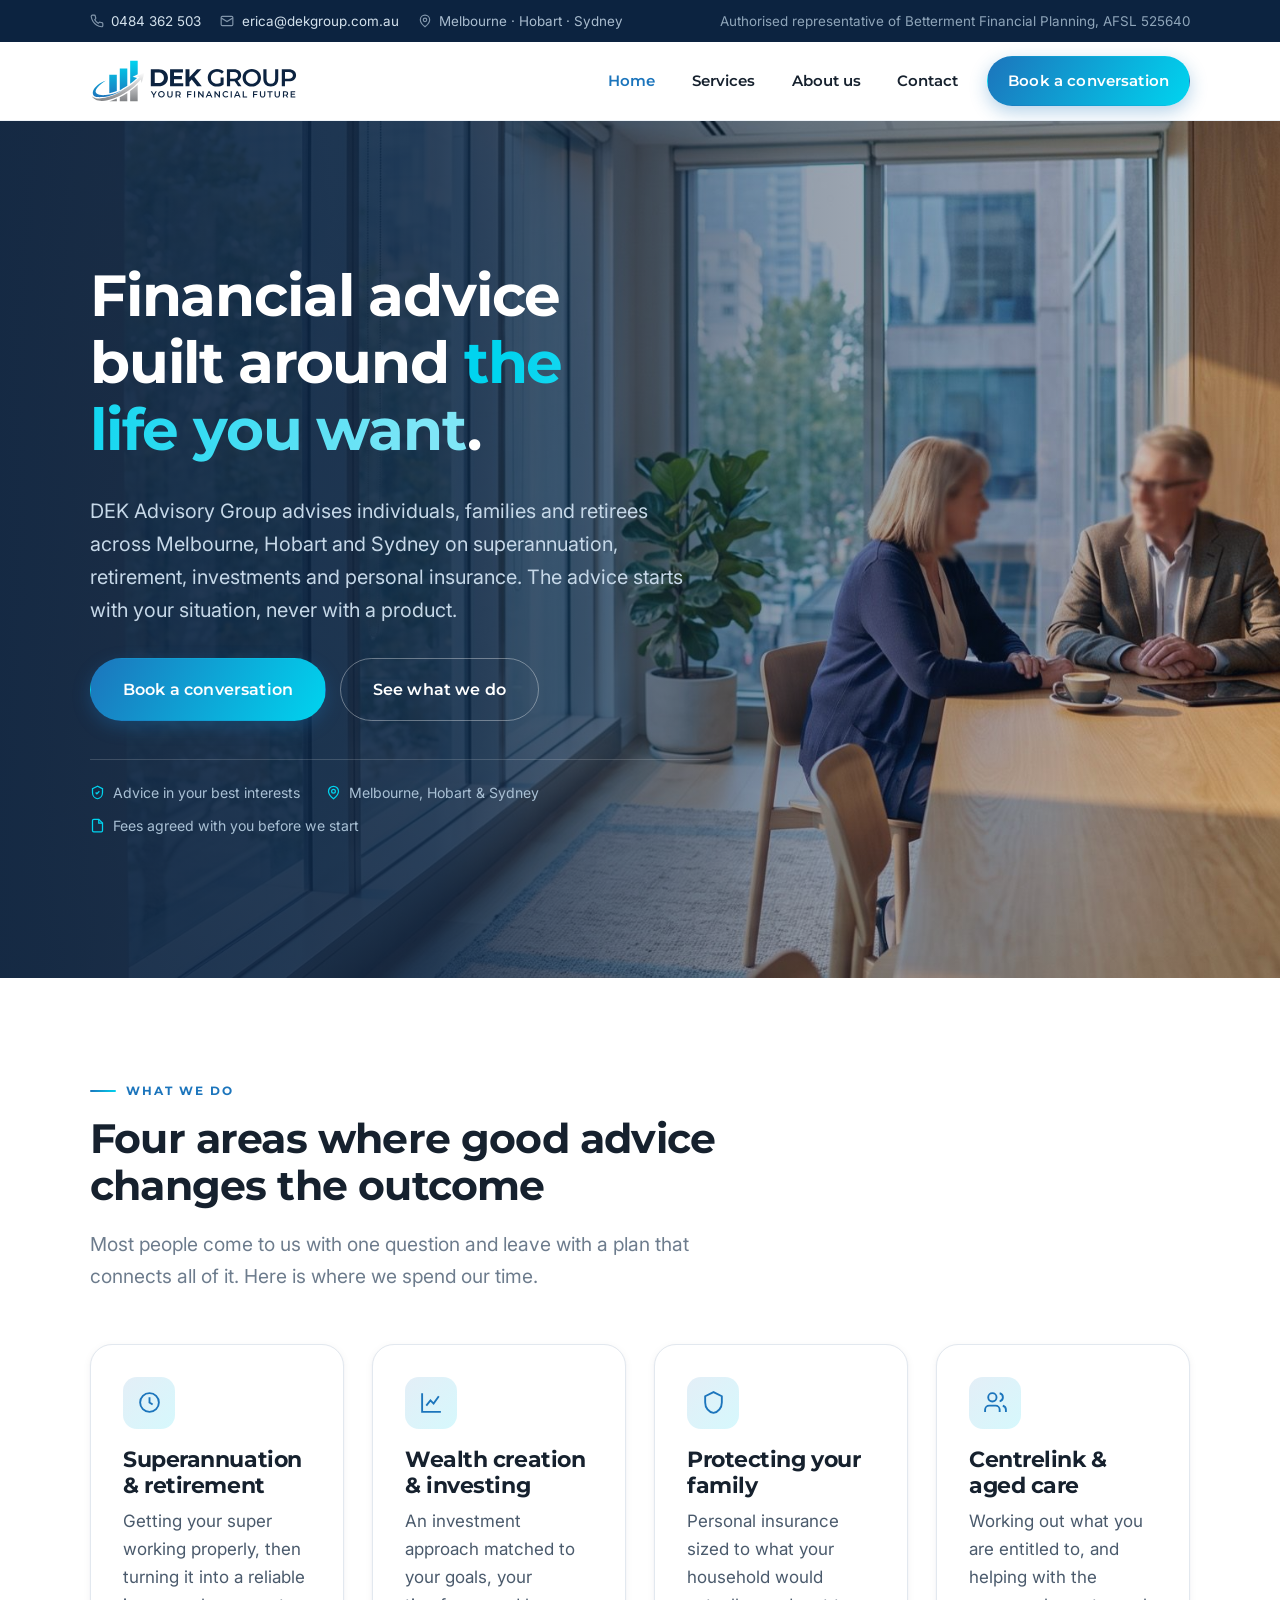
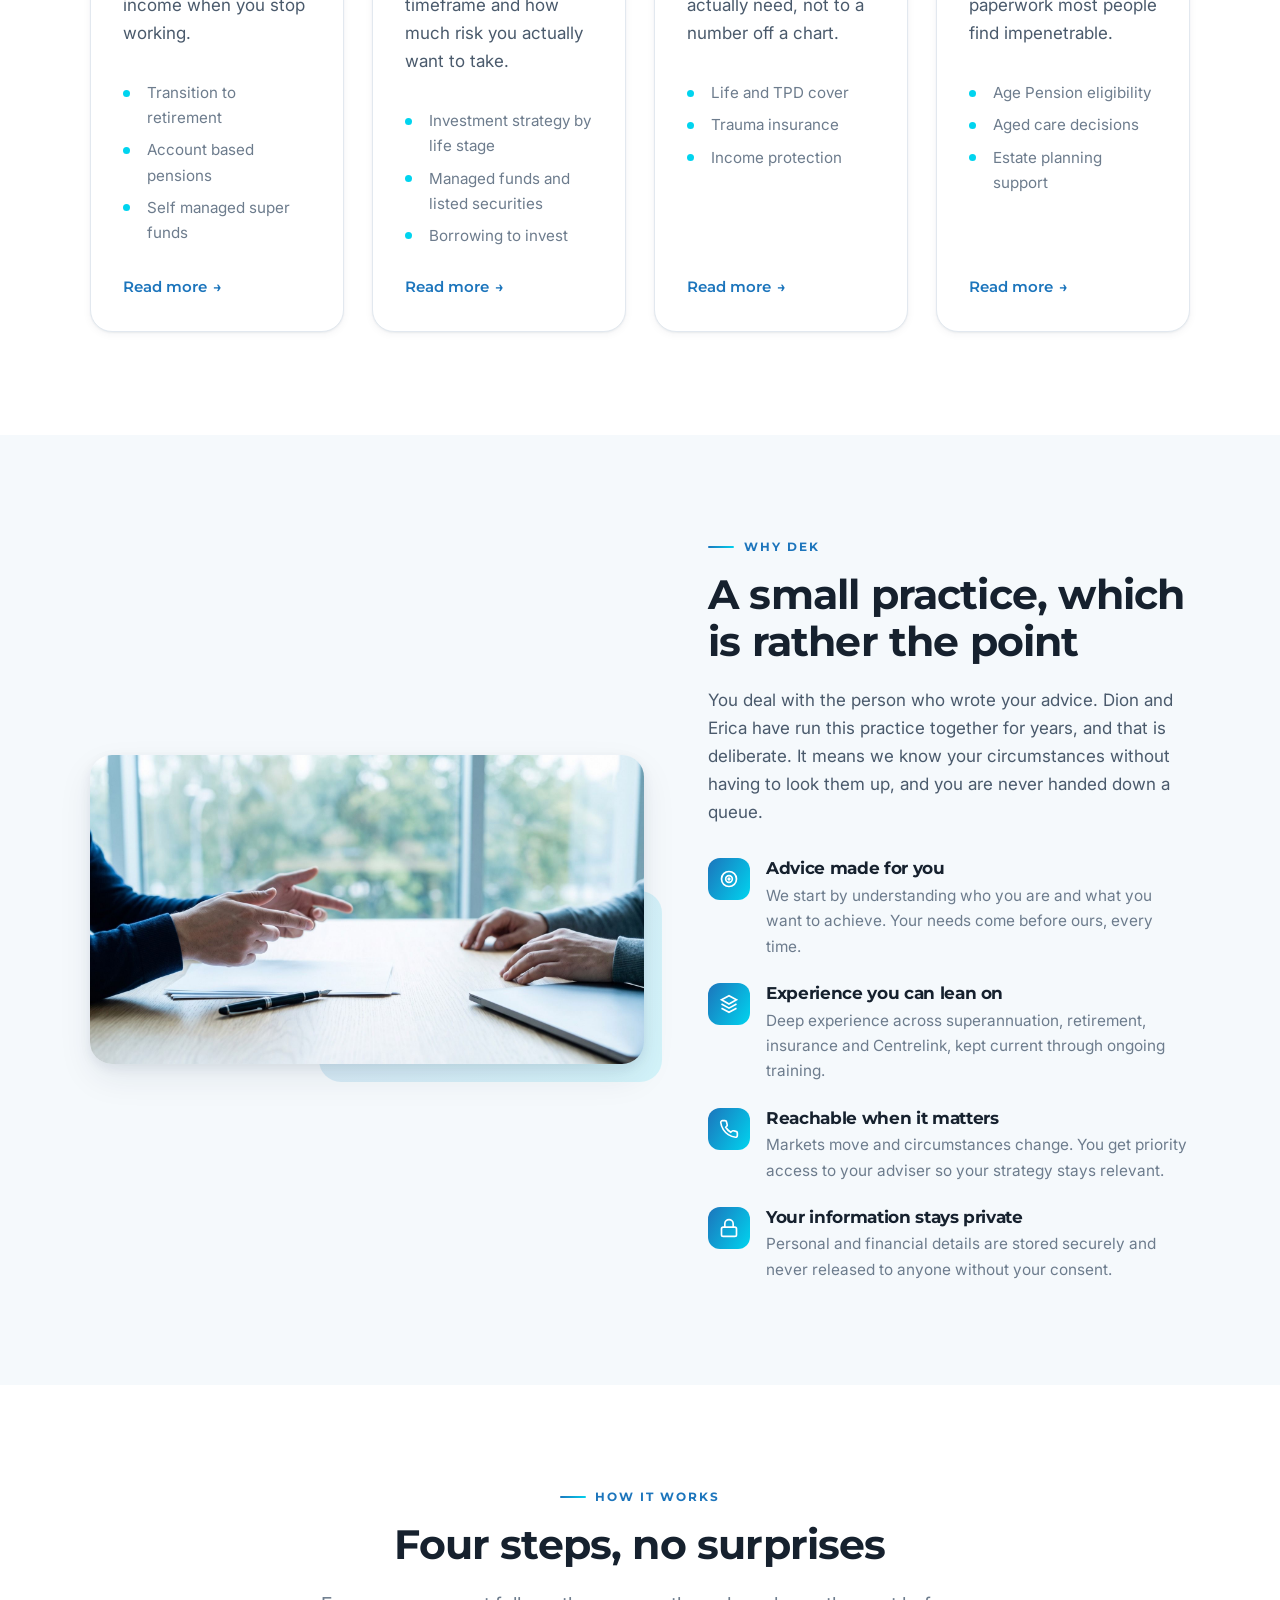
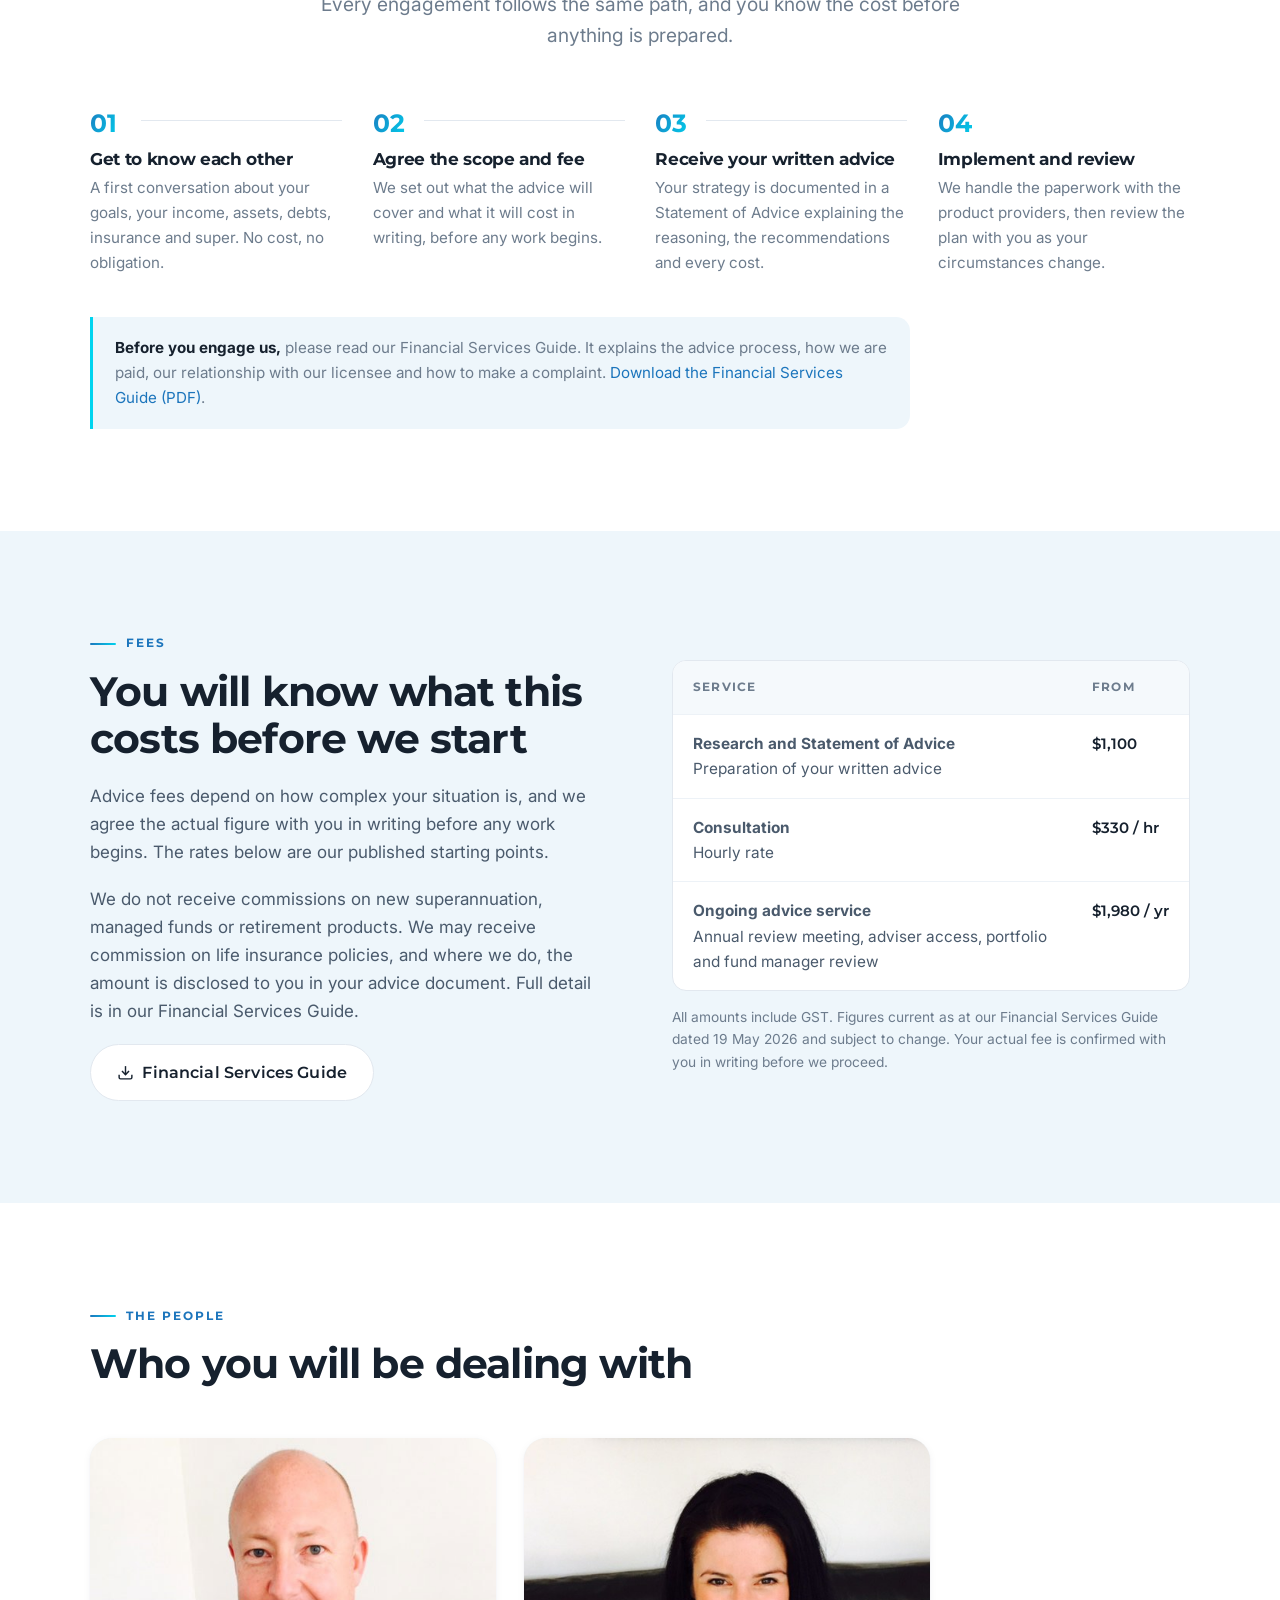
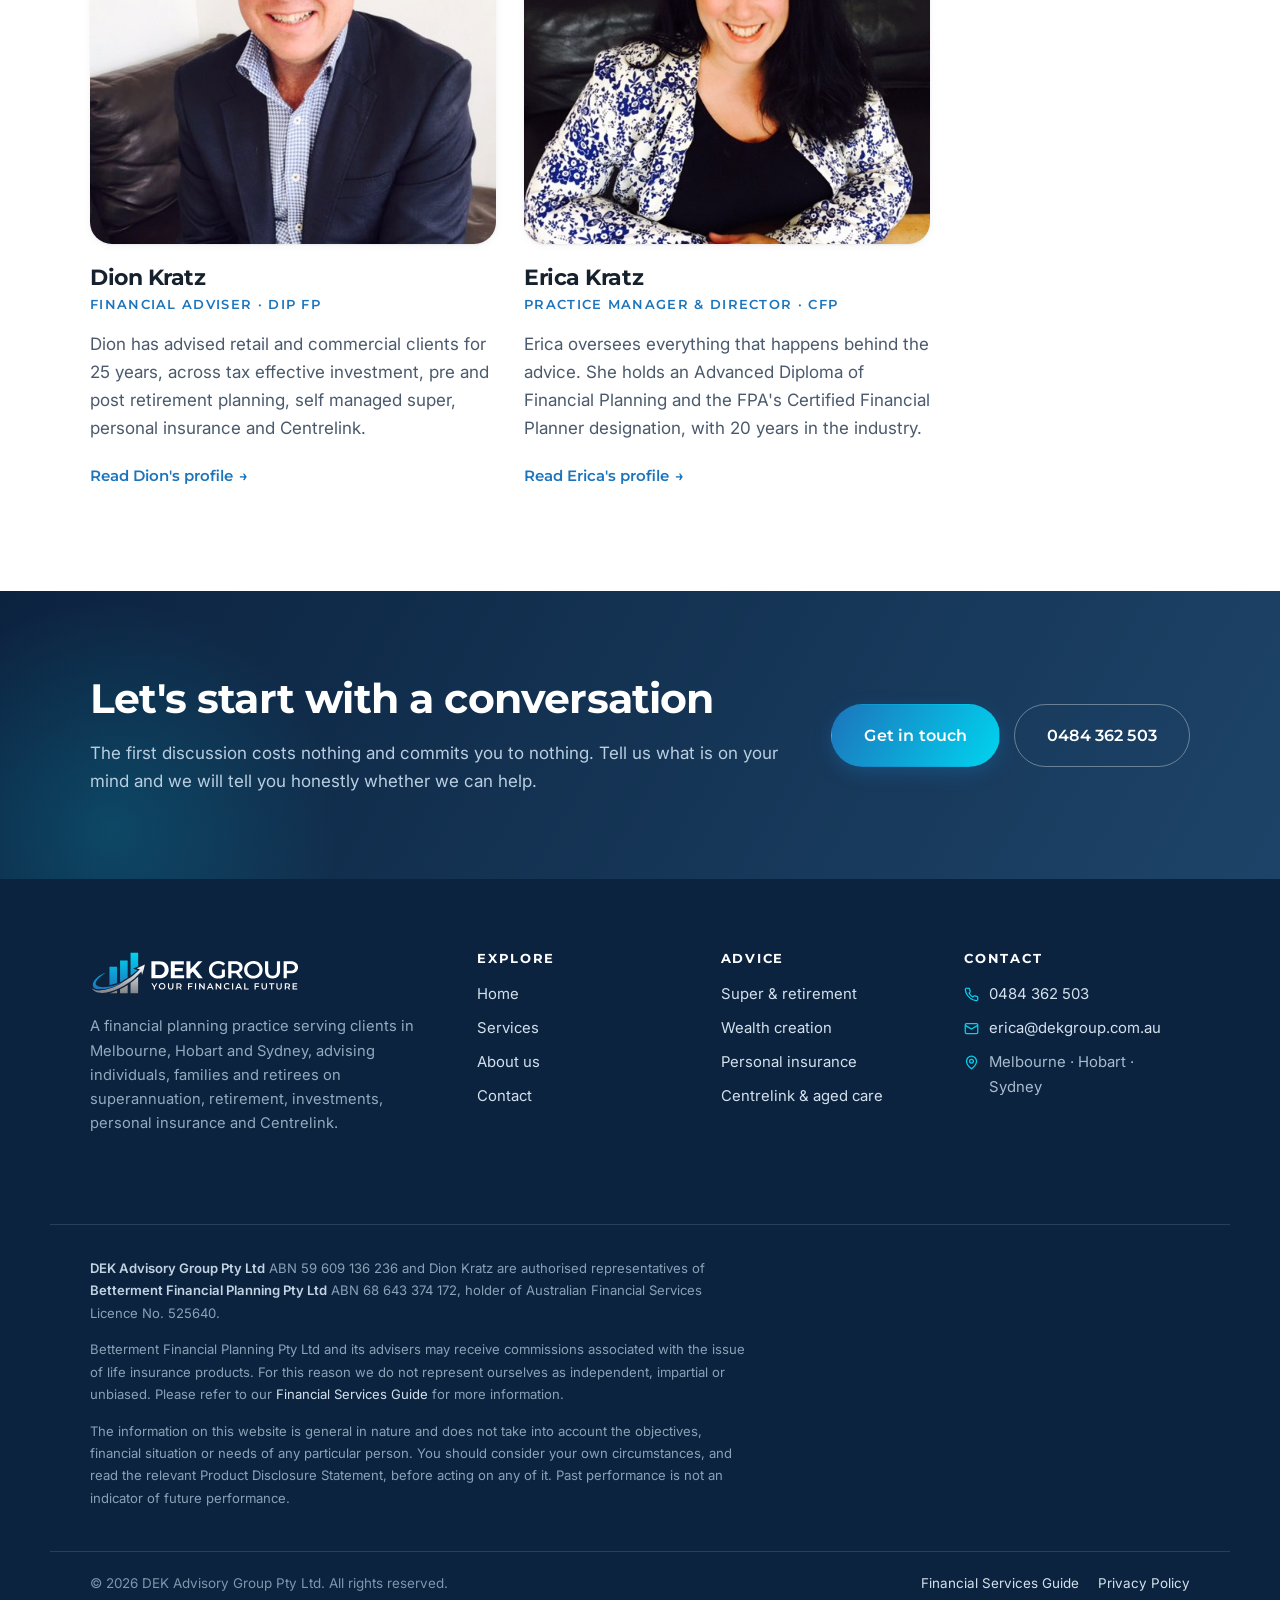
==== commit 18aae9cf: "Client revisions: experience figures, remove address, single mobile - Dion 25 years, Erica 20 years " ====
--- a/index.html
+++ b/index.html
@@ -3,14 +3,14 @@
 <head>
 <meta charset="utf-8">
 <meta name="viewport" content="width=device-width, initial-scale=1">
-<title>DEK Advisory Group | Financial Planning in Malvern, Melbourne</title>
-<meta name="description" content="DEK Advisory Group is a Melbourne financial planning practice in Malvern. Advice on superannuation, retirement, investments, personal insurance, Centrelink and estate planning.">
+<title>DEK Advisory Group | Financial Planning in Melbourne, Hobart &amp; Sydney</title>
+<meta name="description" content="DEK Advisory Group is a financial planning practice serving Melbourne, Hobart and Sydney. Advice on superannuation, retirement, investments, personal insurance, Centrelink and estate planning.">
 <link rel="canonical" href="https://dekgroup.com.au/">
 <meta name="theme-color" content="#0C2340">
 
 <meta property="og:type" content="website">
-<meta property="og:title" content="DEK Advisory Group | Financial Planning in Malvern, Melbourne">
-<meta property="og:description" content="Advice on superannuation, retirement, investments, personal insurance, Centrelink and estate planning. Based in Malvern, Victoria.">
+<meta property="og:title" content="DEK Advisory Group | Financial Planning in Melbourne, Hobart &amp; Sydney">
+<meta property="og:description" content="Advice on superannuation, retirement, investments, personal insurance, Centrelink and estate planning. Serving Melbourne, Hobart and Sydney.">
 <meta property="og:url" content="https://dekgroup.com.au/">
 <meta property="og:image" content="https://dekgroup.com.au/assets/img/hero.jpg">
 <meta property="og:locale" content="en_AU">
@@ -32,18 +32,14 @@
   "url": "https://dekgroup.com.au/",
   "logo": "https://dekgroup.com.au/assets/img/logo-dark.svg",
   "image": "https://dekgroup.com.au/assets/img/hero.jpg",
-  "description": "Financial planning practice in Malvern, Victoria, advising on superannuation, retirement, investments, personal insurance, Centrelink and estate planning.",
-  "telephone": "+61398320603",
-  "email": "erica@dekgroup.com.au",
-  "areaServed": "Melbourne, Victoria, Australia",
-  "address": {
-    "@type": "PostalAddress",
-    "streetAddress": "Suite 120, 23-25 Milton Parade",
-    "addressLocality": "Malvern",
-    "addressRegion": "VIC",
-    "postalCode": "3144",
-    "addressCountry": "AU"
-  },
+  "description": "Financial planning practice serving Melbourne, Hobart and Sydney, advising on superannuation, retirement, investments, personal insurance, Centrelink and estate planning.",
+  "telephone": "+61484362503",
+  "email": "dion@dekgroup.com.au",
+  "areaServed": [
+    { "@type": "City", "name": "Melbourne" },
+    { "@type": "City", "name": "Hobart" },
+    { "@type": "City", "name": "Sydney" }
+  ],
   "founder": [
     { "@type": "Person", "name": "Dion Kratz", "jobTitle": "Financial Adviser" },
     { "@type": "Person", "name": "Erica Kratz", "jobTitle": "Practice Manager and Director" }
@@ -60,7 +56,7 @@
     <ul class="topbar__list">
       <li>
         <svg viewBox="0 0 24 24" fill="none" stroke="currentColor" stroke-width="2" aria-hidden="true"><path d="M22 16.9v3a2 2 0 0 1-2.2 2 19.8 19.8 0 0 1-8.6-3.1 19.5 19.5 0 0 1-6-6A19.8 19.8 0 0 1 2.1 4.2 2 2 0 0 1 4.1 2h3a2 2 0 0 1 2 1.7c.1 1 .4 1.9.7 2.8a2 2 0 0 1-.5 2.1L8.1 9.9a16 16 0 0 0 6 6l1.3-1.2a2 2 0 0 1 2.1-.5c.9.3 1.8.6 2.8.7a2 2 0 0 1 1.7 2Z"/></svg>
-        <a href="tel:+61398320603">03 9832 0603</a>
+        <a href="tel:+61484362503">0484 362 503</a>
       </li>
       <li>
         <svg viewBox="0 0 24 24" fill="none" stroke="currentColor" stroke-width="2" aria-hidden="true"><path d="M4 4h16a2 2 0 0 1 2 2v12a2 2 0 0 1-2 2H4a2 2 0 0 1-2-2V6a2 2 0 0 1 2-2Z"/><path d="m22 7-10 6L2 7"/></svg>
@@ -68,7 +64,7 @@
       </li>
       <li>
         <svg viewBox="0 0 24 24" fill="none" stroke="currentColor" stroke-width="2" aria-hidden="true"><path d="M20 10c0 6-8 12-8 12s-8-6-8-12a8 8 0 0 1 16 0Z"/><circle cx="12" cy="10" r="3"/></svg>
-        Malvern, Victoria
+        Melbourne &middot; Hobart &middot; Sydney
       </li>
     </ul>
     <p class="topbar__note" style="margin:0">Authorised representative of Betterment Financial Planning, AFSL 525640</p>
@@ -110,9 +106,9 @@
     <div class="hero__content">
       <h1>Financial advice built around <span class="accent">the life you want</span>.</h1>
       <p class="hero__lede">
-        DEK Advisory Group is a Melbourne financial planning practice in Malvern. We help individuals,
-        families and retirees make clear decisions about superannuation, retirement, investments and
-        personal insurance. The advice starts with your situation, never with a product.
+        DEK Advisory Group advises individuals, families and retirees across Melbourne, Hobart and
+        Sydney on superannuation, retirement, investments and personal insurance. The advice starts
+        with your situation, never with a product.
       </p>
       <div class="btn-row">
         <a class="btn btn--primary btn--lg" href="contact.html">Book a conversation</a>
@@ -125,7 +121,7 @@
         </span>
         <span>
           <svg viewBox="0 0 24 24" fill="none" stroke="currentColor" stroke-width="2" aria-hidden="true"><path d="M20 10c0 6-8 12-8 12s-8-6-8-12a8 8 0 0 1 16 0Z"/><circle cx="12" cy="10" r="3"/></svg>
-          Malvern, Melbourne
+          Melbourne, Hobart &amp; Sydney
         </span>
         <span>
           <svg viewBox="0 0 24 24" fill="none" stroke="currentColor" stroke-width="2" aria-hidden="true"><path d="M14 2H6a2 2 0 0 0-2 2v16a2 2 0 0 0 2 2h12a2 2 0 0 0 2-2V8Z"/><path d="M14 2v6h6"/></svg>
@@ -380,7 +376,7 @@
         <h3>Dion Kratz</h3>
         <p class="person__role">Financial Adviser &middot; Dip FP</p>
         <p>
-          Dion has advised retail and commercial clients for over 14 years, across tax effective investment,
+          Dion has advised retail and commercial clients for 25 years, across tax effective investment,
           pre and post retirement planning, self managed super, personal insurance and Centrelink.
         </p>
         <a class="link-more" href="about.html#dion">Read Dion's profile</a>
@@ -392,7 +388,7 @@
         <p class="person__role">Practice Manager &amp; Director &middot; CFP</p>
         <p>
           Erica oversees everything that happens behind the advice. She holds an Advanced Diploma of
-          Financial Planning and the FPA's Certified Financial Planner designation, with over 10 years in the industry.
+          Financial Planning and the FPA's Certified Financial Planner designation, with 20 years in the industry.
         </p>
         <a class="link-more" href="about.html#erica">Read Erica's profile</a>
       </article>
@@ -412,7 +408,7 @@
     </div>
     <div class="btn-row">
       <a class="btn btn--primary btn--lg" href="contact.html">Get in touch</a>
-      <a class="btn btn--onDark btn--lg" href="tel:+61398320603">03 9832 0603</a>
+      <a class="btn btn--onDark btn--lg" href="tel:+61484362503">0484 362 503</a>
     </div>
   </div>
 </section>
@@ -425,8 +421,9 @@
     <div class="footer__brand">
       <img src="assets/img/logo-white.svg" alt="DEK Group — Your Financial Future" width="210" height="44" loading="lazy">
       <p>
-        A Melbourne financial planning practice in Malvern, advising individuals, families and retirees
-        on superannuation, retirement, investments, personal insurance and Centrelink.
+        A financial planning practice serving clients in Melbourne, Hobart and Sydney, advising
+        individuals, families and retirees on superannuation, retirement, investments, personal
+        insurance and Centrelink.
       </p>
     </div>
 
@@ -455,7 +452,7 @@
       <ul class="footer__contact">
         <li>
           <svg viewBox="0 0 24 24" fill="none" stroke="currentColor" stroke-width="2" aria-hidden="true"><path d="M22 16.9v3a2 2 0 0 1-2.2 2 19.8 19.8 0 0 1-8.6-3.1 19.5 19.5 0 0 1-6-6A19.8 19.8 0 0 1 2.1 4.2 2 2 0 0 1 4.1 2h3a2 2 0 0 1 2 1.7c.1 1 .4 1.9.7 2.8a2 2 0 0 1-.5 2.1L8.1 9.9a16 16 0 0 0 6 6l1.3-1.2a2 2 0 0 1 2.1-.5c.9.3 1.8.6 2.8.7a2 2 0 0 1 1.7 2Z"/></svg>
-          <a href="tel:+61398320603">03 9832 0603</a>
+          <a href="tel:+61484362503">0484 362 503</a>
         </li>
         <li>
           <svg viewBox="0 0 24 24" fill="none" stroke="currentColor" stroke-width="2" aria-hidden="true"><path d="M4 4h16a2 2 0 0 1 2 2v12a2 2 0 0 1-2 2H4a2 2 0 0 1-2-2V6a2 2 0 0 1 2-2Z"/><path d="m22 7-10 6L2 7"/></svg>
@@ -463,7 +460,7 @@
         </li>
         <li>
           <svg viewBox="0 0 24 24" fill="none" stroke="currentColor" stroke-width="2" aria-hidden="true"><path d="M20 10c0 6-8 12-8 12s-8-6-8-12a8 8 0 0 1 16 0Z"/><circle cx="12" cy="10" r="3"/></svg>
-          <span>Suite 120, 23-25 Milton Parade<br>Malvern VIC 3144</span>
+          <span>Melbourne &middot; Hobart &middot; Sydney</span>
         </li>
       </ul>
     </div>
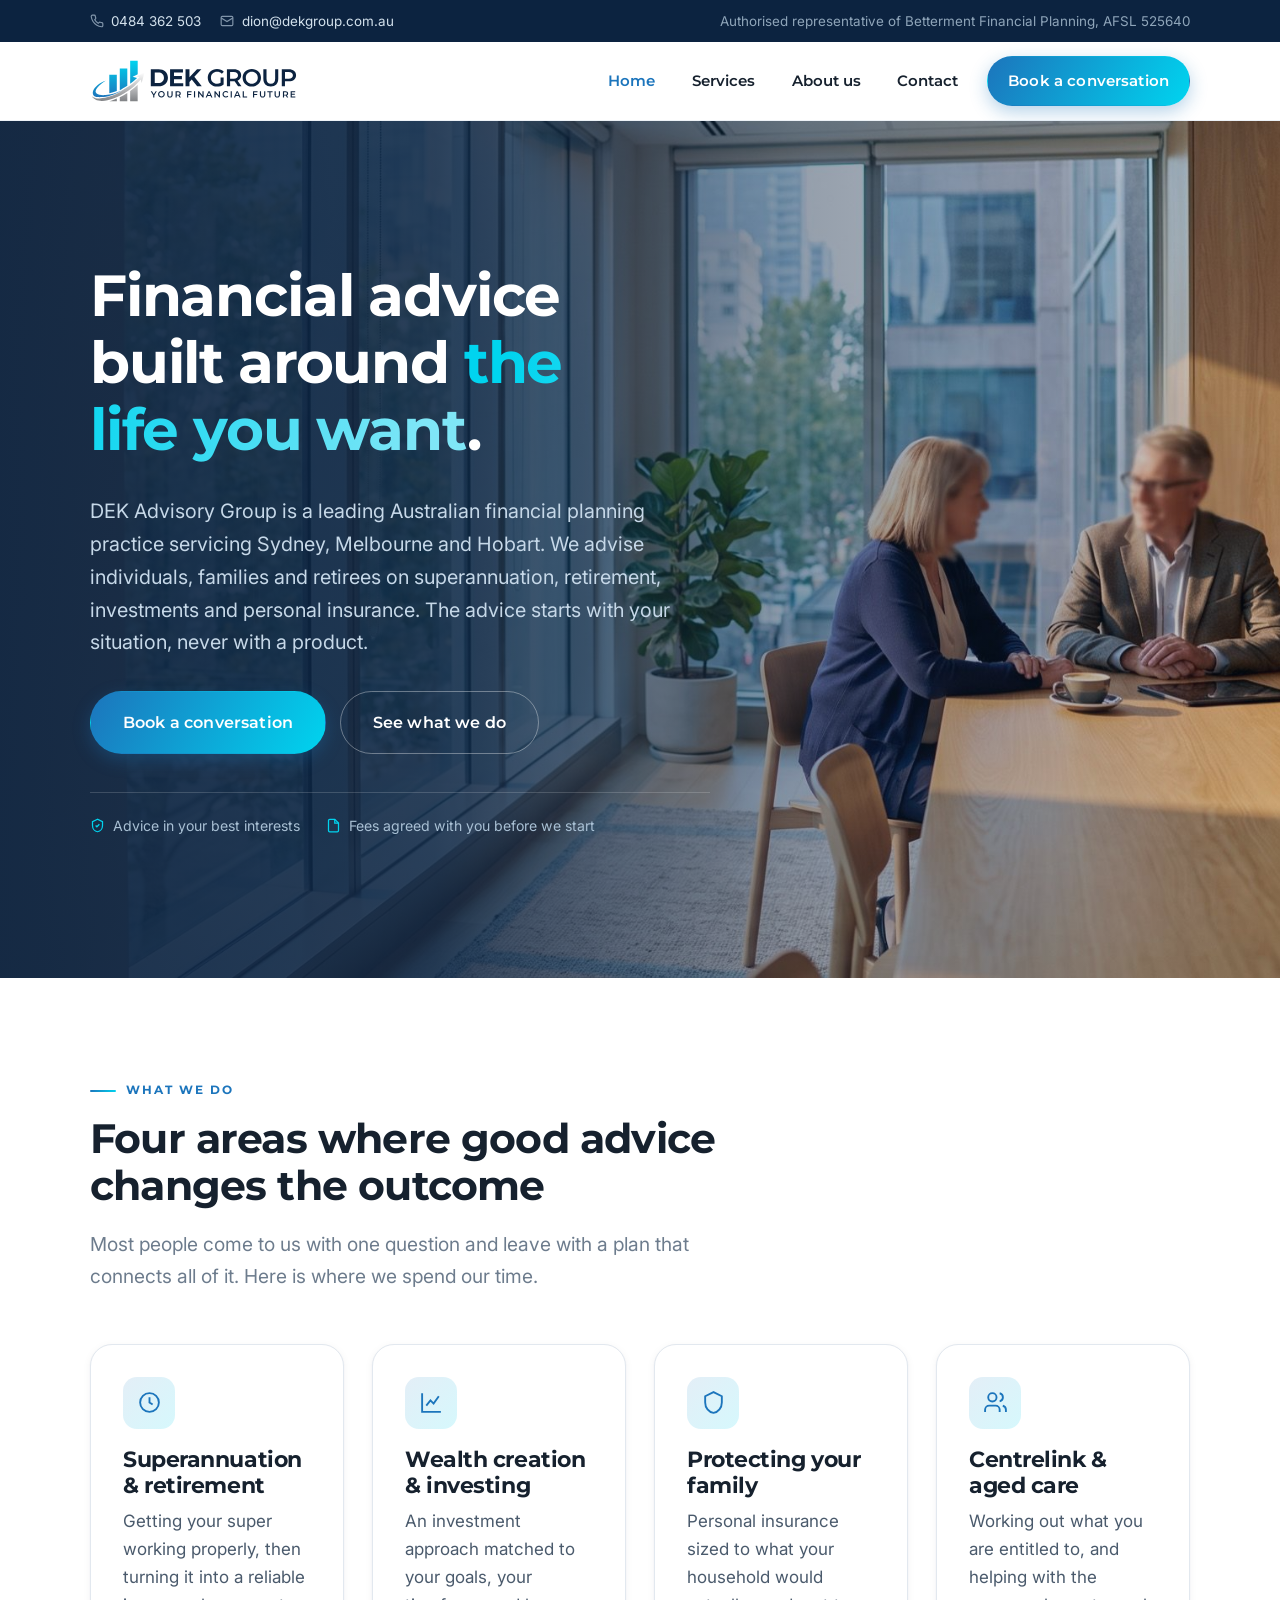
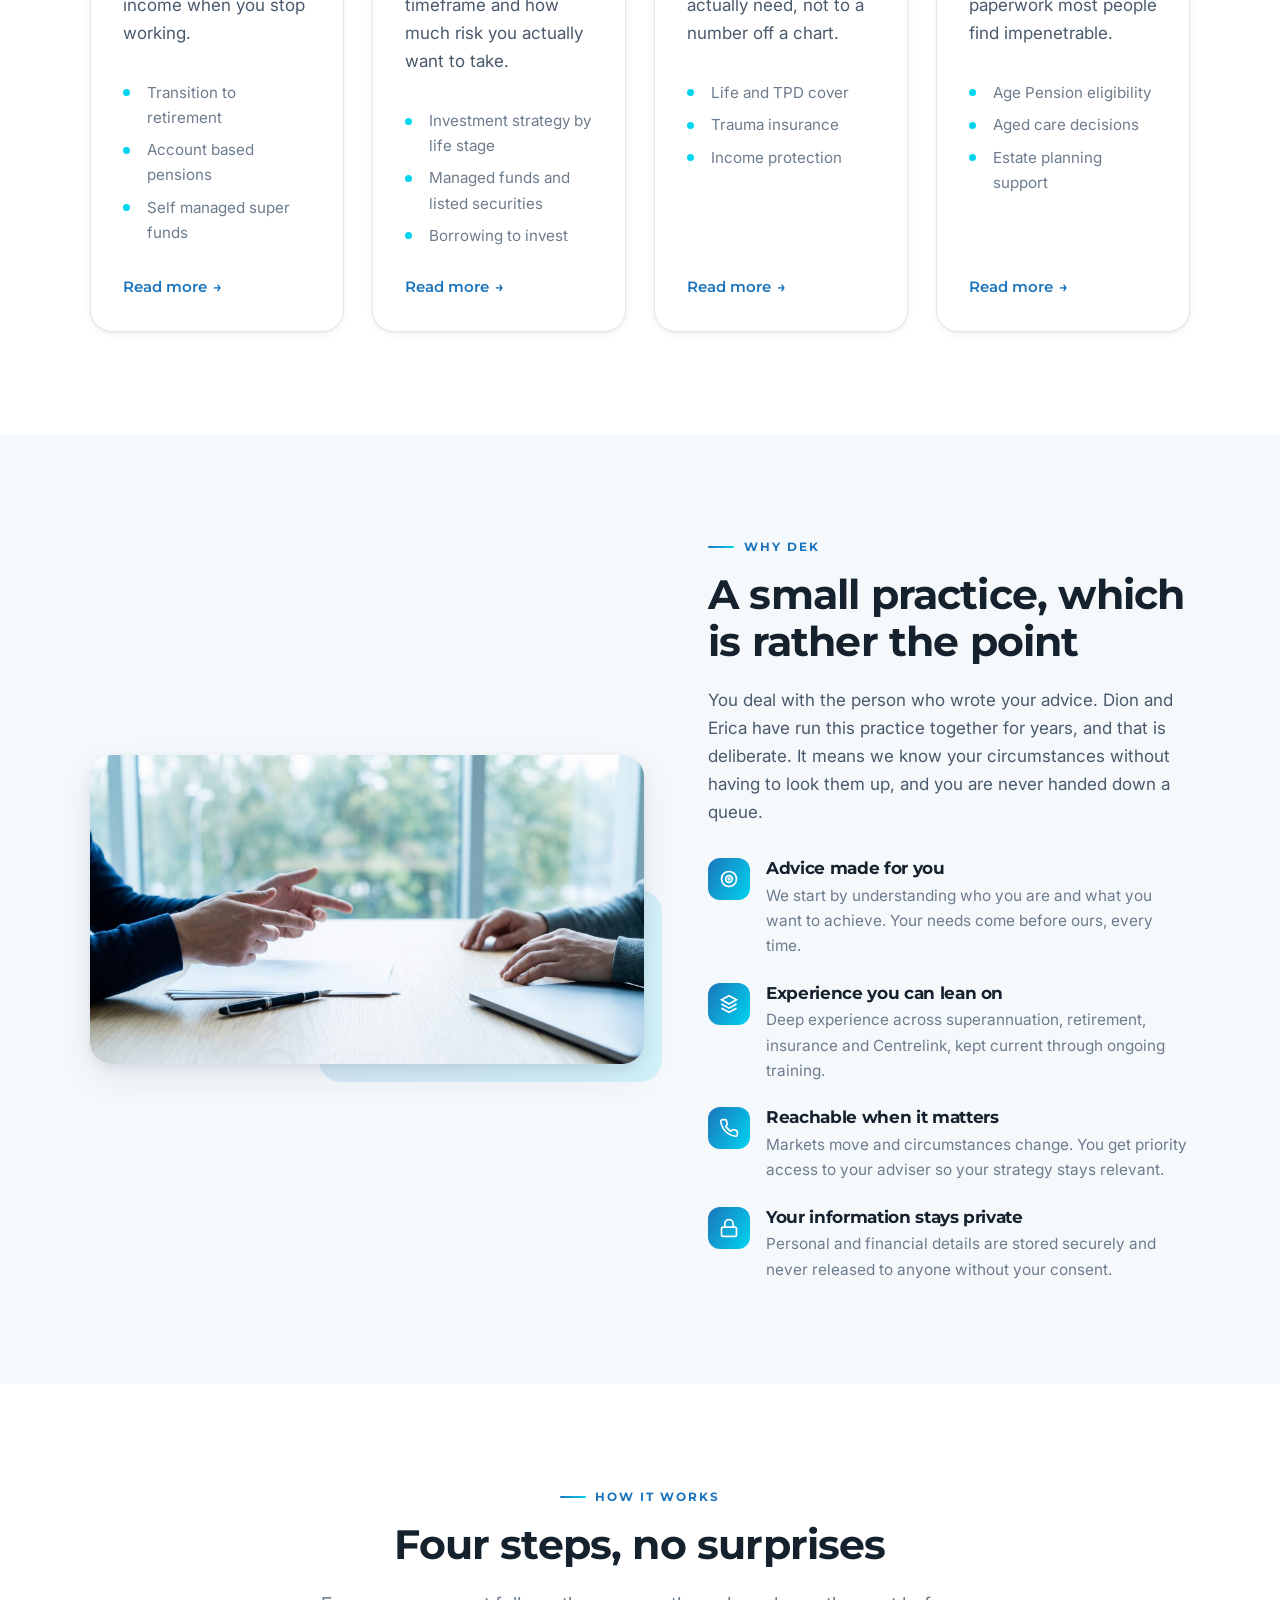
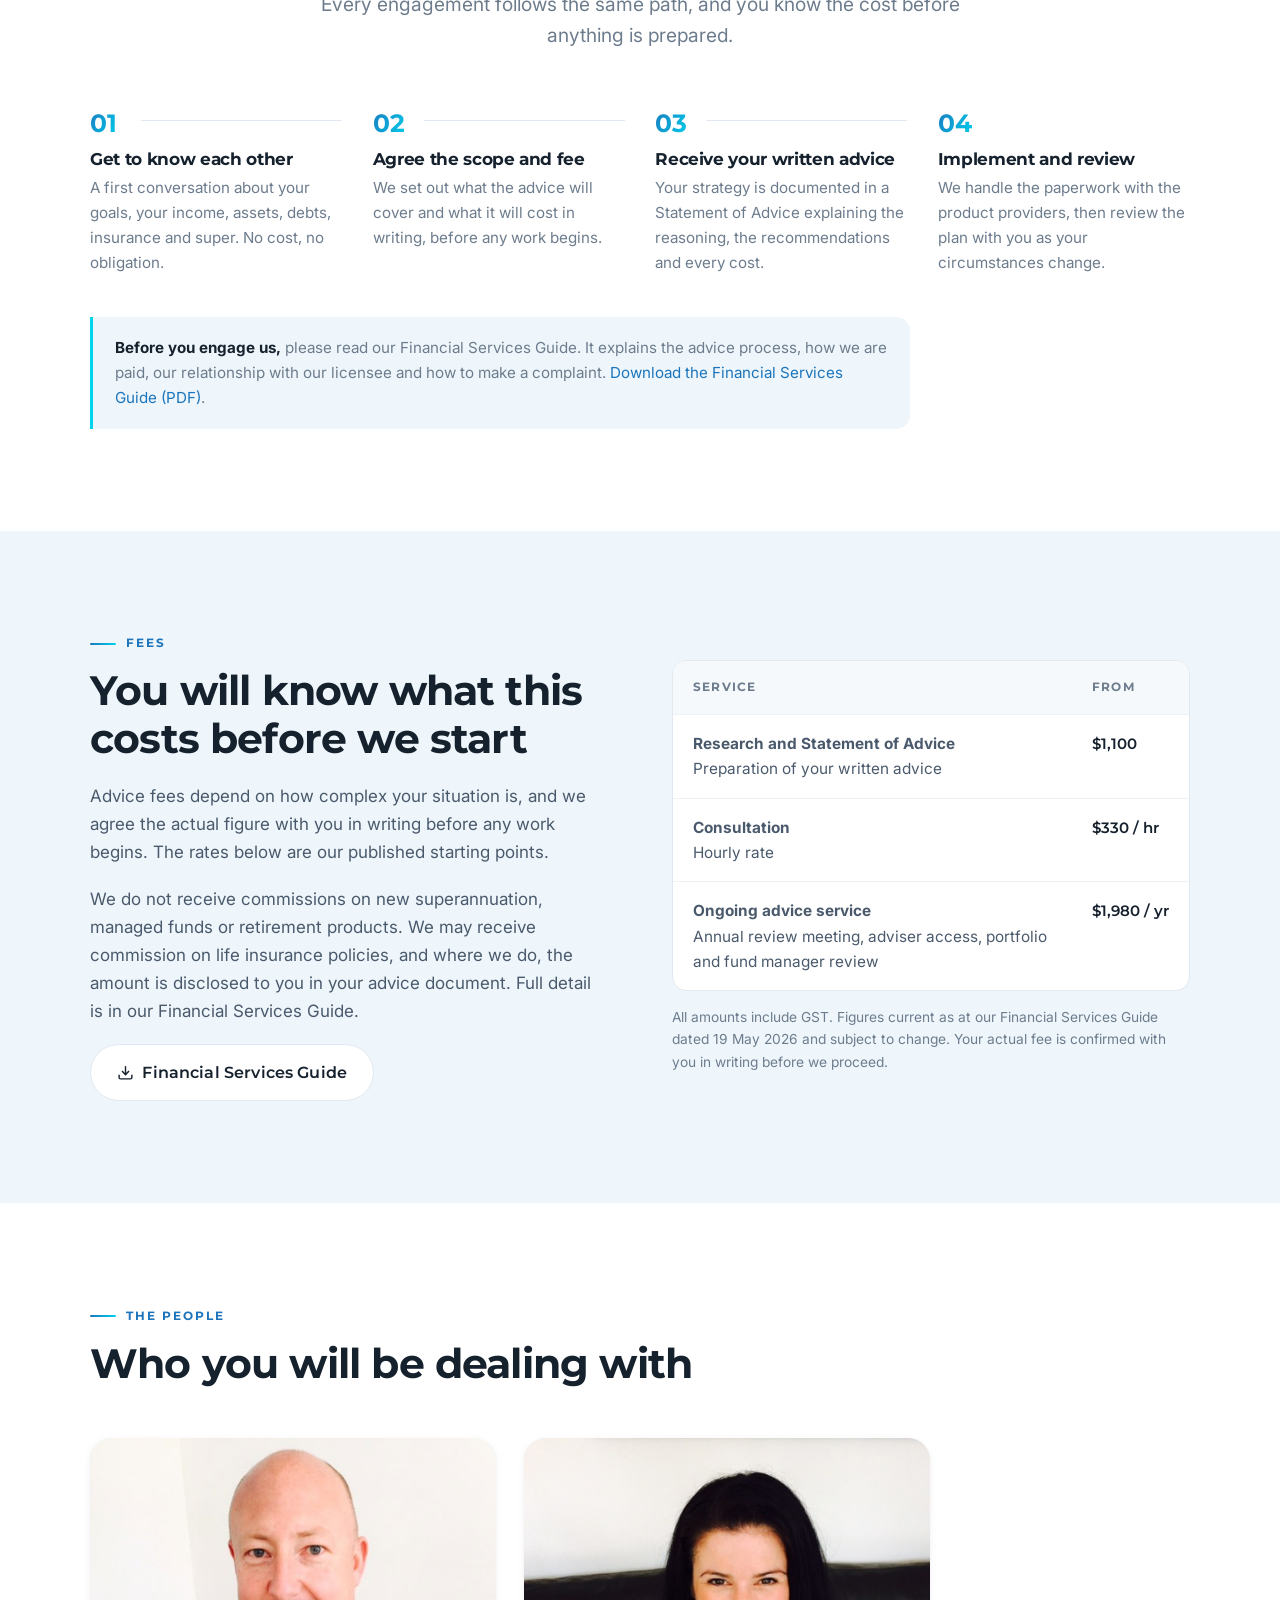
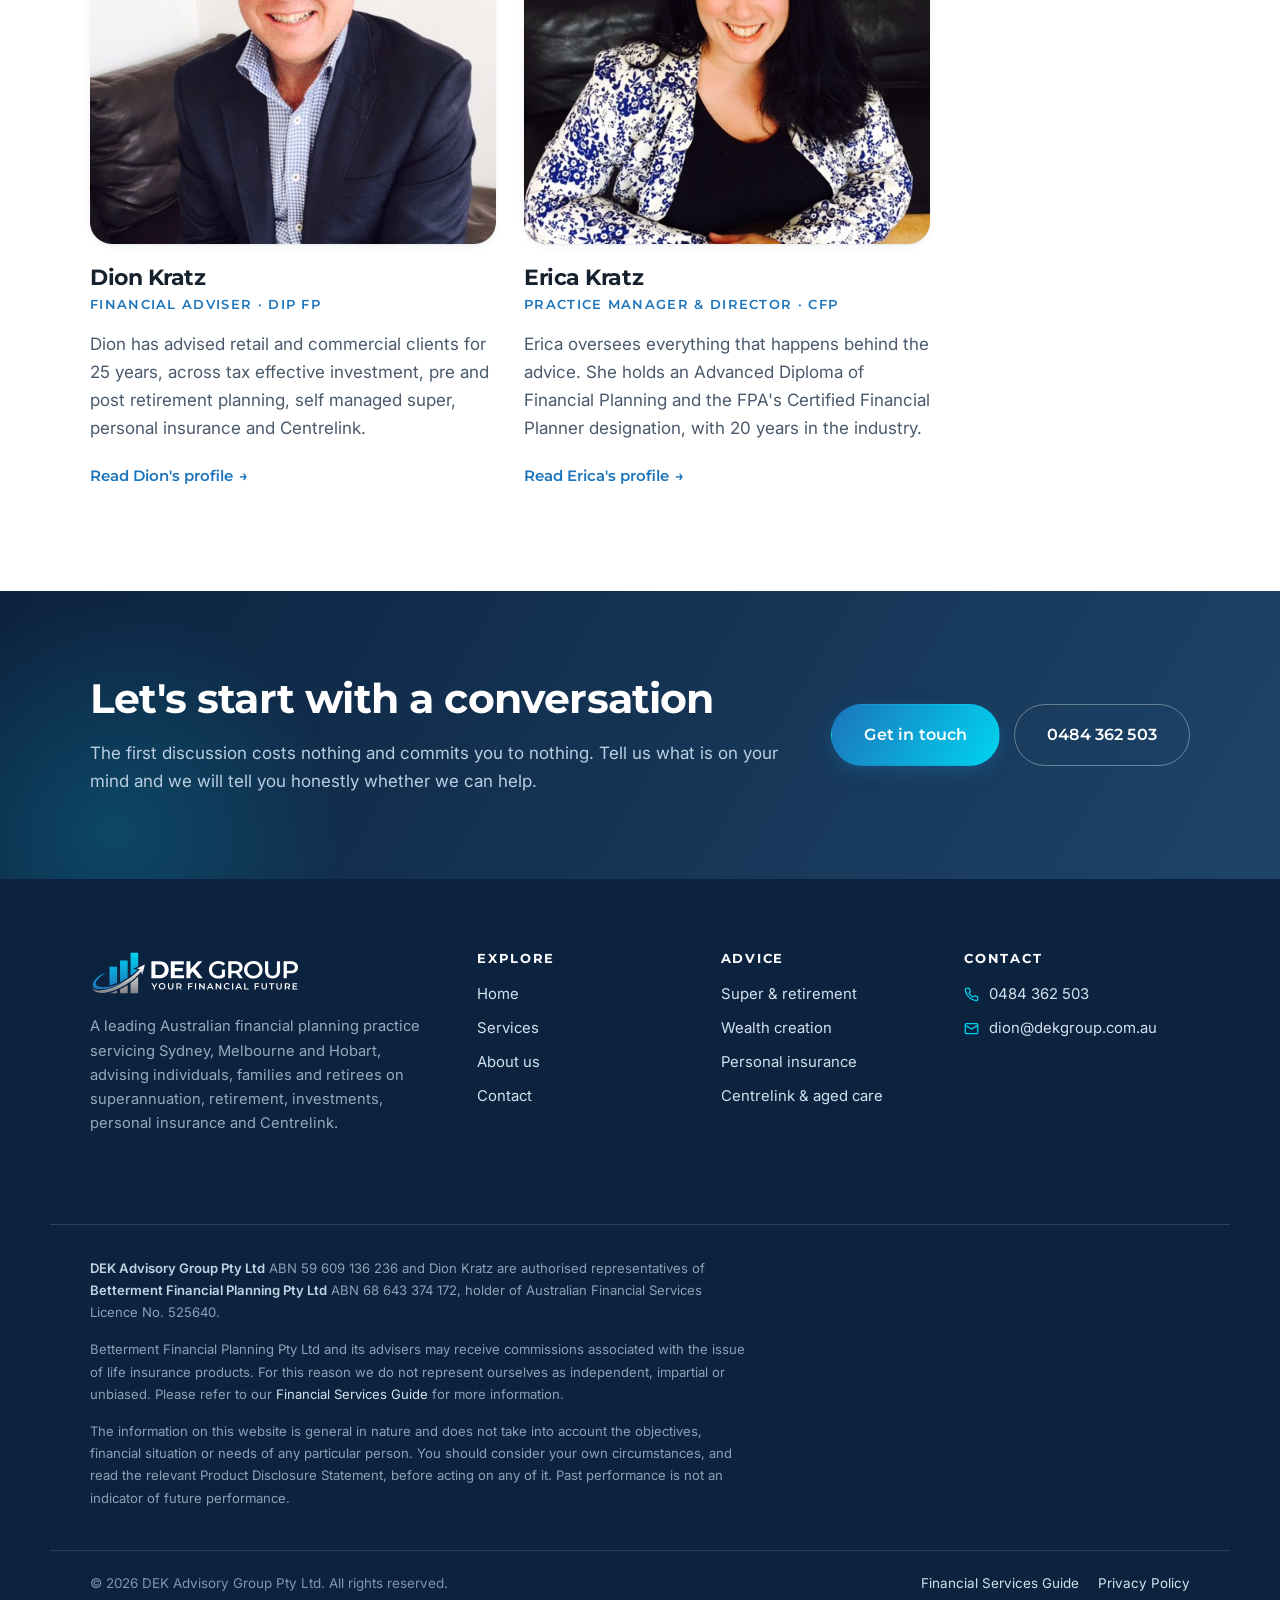
==== commit 678b5900: "Client revisions round 2 - New positioning line, cities reordered to Sydney, Melbourne, Hobart - Loc" ====
--- a/index.html
+++ b/index.html
@@ -3,14 +3,14 @@
 <head>
 <meta charset="utf-8">
 <meta name="viewport" content="width=device-width, initial-scale=1">
-<title>DEK Advisory Group | Financial Planning in Melbourne, Hobart &amp; Sydney</title>
-<meta name="description" content="DEK Advisory Group is a financial planning practice serving Melbourne, Hobart and Sydney. Advice on superannuation, retirement, investments, personal insurance, Centrelink and estate planning.">
+<title>DEK Advisory Group | Financial Planning in Sydney, Melbourne &amp; Hobart</title>
+<meta name="description" content="DEK Advisory Group is a leading Australian financial planning practice servicing Sydney, Melbourne and Hobart. Advice on superannuation, retirement, investments, personal insurance, Centrelink and estate planning.">
 <link rel="canonical" href="https://dekgroup.com.au/">
 <meta name="theme-color" content="#0C2340">
 
 <meta property="og:type" content="website">
-<meta property="og:title" content="DEK Advisory Group | Financial Planning in Melbourne, Hobart &amp; Sydney">
-<meta property="og:description" content="Advice on superannuation, retirement, investments, personal insurance, Centrelink and estate planning. Serving Melbourne, Hobart and Sydney.">
+<meta property="og:title" content="DEK Advisory Group | Financial Planning in Sydney, Melbourne &amp; Hobart">
+<meta property="og:description" content="Advice on superannuation, retirement, investments, personal insurance, Centrelink and estate planning. Servicing Sydney, Melbourne and Hobart.">
 <meta property="og:url" content="https://dekgroup.com.au/">
 <meta property="og:image" content="https://dekgroup.com.au/assets/img/hero.jpg">
 <meta property="og:locale" content="en_AU">
@@ -32,13 +32,13 @@
   "url": "https://dekgroup.com.au/",
   "logo": "https://dekgroup.com.au/assets/img/logo-dark.svg",
   "image": "https://dekgroup.com.au/assets/img/hero.jpg",
-  "description": "Financial planning practice serving Melbourne, Hobart and Sydney, advising on superannuation, retirement, investments, personal insurance, Centrelink and estate planning.",
+  "description": "A leading Australian financial planning practice servicing Sydney, Melbourne and Hobart, advising on superannuation, retirement, investments, personal insurance, Centrelink and estate planning.",
   "telephone": "+61484362503",
   "email": "dion@dekgroup.com.au",
   "areaServed": [
+    { "@type": "City", "name": "Sydney" },
     { "@type": "City", "name": "Melbourne" },
-    { "@type": "City", "name": "Hobart" },
-    { "@type": "City", "name": "Sydney" }
+    { "@type": "City", "name": "Hobart" }
   ],
   "founder": [
     { "@type": "Person", "name": "Dion Kratz", "jobTitle": "Financial Adviser" },
@@ -60,11 +60,7 @@
       </li>
       <li>
         <svg viewBox="0 0 24 24" fill="none" stroke="currentColor" stroke-width="2" aria-hidden="true"><path d="M4 4h16a2 2 0 0 1 2 2v12a2 2 0 0 1-2 2H4a2 2 0 0 1-2-2V6a2 2 0 0 1 2-2Z"/><path d="m22 7-10 6L2 7"/></svg>
-        <a href="mailto:erica@dekgroup.com.au">erica@dekgroup.com.au</a>
-      </li>
-      <li>
-        <svg viewBox="0 0 24 24" fill="none" stroke="currentColor" stroke-width="2" aria-hidden="true"><path d="M20 10c0 6-8 12-8 12s-8-6-8-12a8 8 0 0 1 16 0Z"/><circle cx="12" cy="10" r="3"/></svg>
-        Melbourne &middot; Hobart &middot; Sydney
+        <a href="mailto:dion@dekgroup.com.au">dion@dekgroup.com.au</a>
       </li>
     </ul>
     <p class="topbar__note" style="margin:0">Authorised representative of Betterment Financial Planning, AFSL 525640</p>
@@ -106,9 +102,10 @@
     <div class="hero__content">
       <h1>Financial advice built around <span class="accent">the life you want</span>.</h1>
       <p class="hero__lede">
-        DEK Advisory Group advises individuals, families and retirees across Melbourne, Hobart and
-        Sydney on superannuation, retirement, investments and personal insurance. The advice starts
-        with your situation, never with a product.
+        DEK Advisory Group is a leading Australian financial planning practice servicing Sydney,
+        Melbourne and Hobart. We advise individuals, families and retirees on
+        superannuation, retirement, investments and personal insurance. The advice starts with your
+        situation, never with a product.
       </p>
       <div class="btn-row">
         <a class="btn btn--primary btn--lg" href="contact.html">Book a conversation</a>
@@ -118,10 +115,6 @@
         <span>
           <svg viewBox="0 0 24 24" fill="none" stroke="currentColor" stroke-width="2" aria-hidden="true"><path d="m9 12 2 2 4-4"/><path d="M12 2 4 6v6c0 5 3.4 9.4 8 10 4.6-.6 8-5 8-10V6l-8-4Z"/></svg>
           Advice in your best interests
-        </span>
-        <span>
-          <svg viewBox="0 0 24 24" fill="none" stroke="currentColor" stroke-width="2" aria-hidden="true"><path d="M20 10c0 6-8 12-8 12s-8-6-8-12a8 8 0 0 1 16 0Z"/><circle cx="12" cy="10" r="3"/></svg>
-          Melbourne, Hobart &amp; Sydney
         </span>
         <span>
           <svg viewBox="0 0 24 24" fill="none" stroke="currentColor" stroke-width="2" aria-hidden="true"><path d="M14 2H6a2 2 0 0 0-2 2v16a2 2 0 0 0 2 2h12a2 2 0 0 0 2-2V8Z"/><path d="M14 2v6h6"/></svg>
@@ -421,9 +414,9 @@
     <div class="footer__brand">
       <img src="assets/img/logo-white.svg" alt="DEK Group — Your Financial Future" width="210" height="44" loading="lazy">
       <p>
-        A financial planning practice serving clients in Melbourne, Hobart and Sydney, advising
-        individuals, families and retirees on superannuation, retirement, investments, personal
-        insurance and Centrelink.
+        A leading Australian financial planning practice servicing Sydney, Melbourne and Hobart,
+        advising individuals, families and retirees on superannuation, retirement, investments,
+        personal insurance and Centrelink.
       </p>
     </div>
 
@@ -456,11 +449,7 @@
         </li>
         <li>
           <svg viewBox="0 0 24 24" fill="none" stroke="currentColor" stroke-width="2" aria-hidden="true"><path d="M4 4h16a2 2 0 0 1 2 2v12a2 2 0 0 1-2 2H4a2 2 0 0 1-2-2V6a2 2 0 0 1 2-2Z"/><path d="m22 7-10 6L2 7"/></svg>
-          <a href="mailto:erica@dekgroup.com.au">erica@dekgroup.com.au</a>
-        </li>
-        <li>
-          <svg viewBox="0 0 24 24" fill="none" stroke="currentColor" stroke-width="2" aria-hidden="true"><path d="M20 10c0 6-8 12-8 12s-8-6-8-12a8 8 0 0 1 16 0Z"/><circle cx="12" cy="10" r="3"/></svg>
-          <span>Melbourne &middot; Hobart &middot; Sydney</span>
+          <a href="mailto:dion@dekgroup.com.au">dion@dekgroup.com.au</a>
         </li>
       </ul>
     </div>
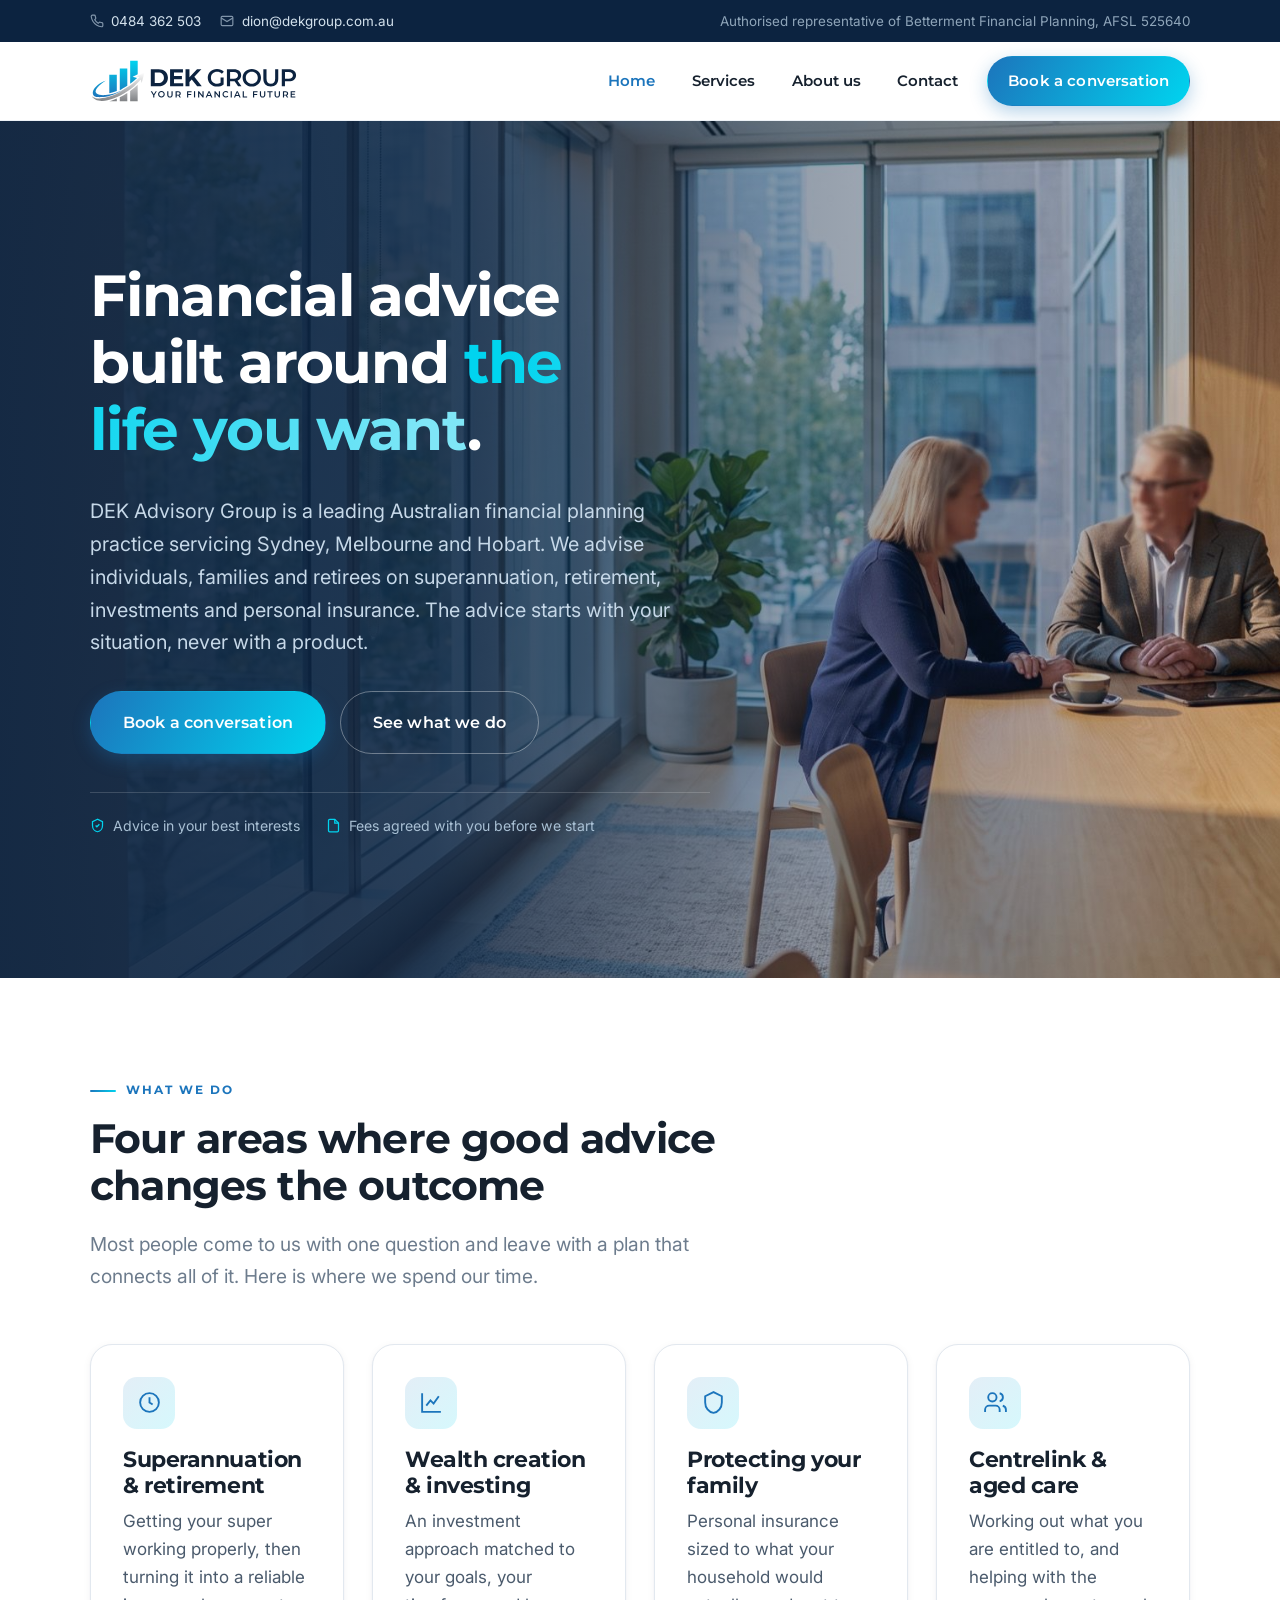
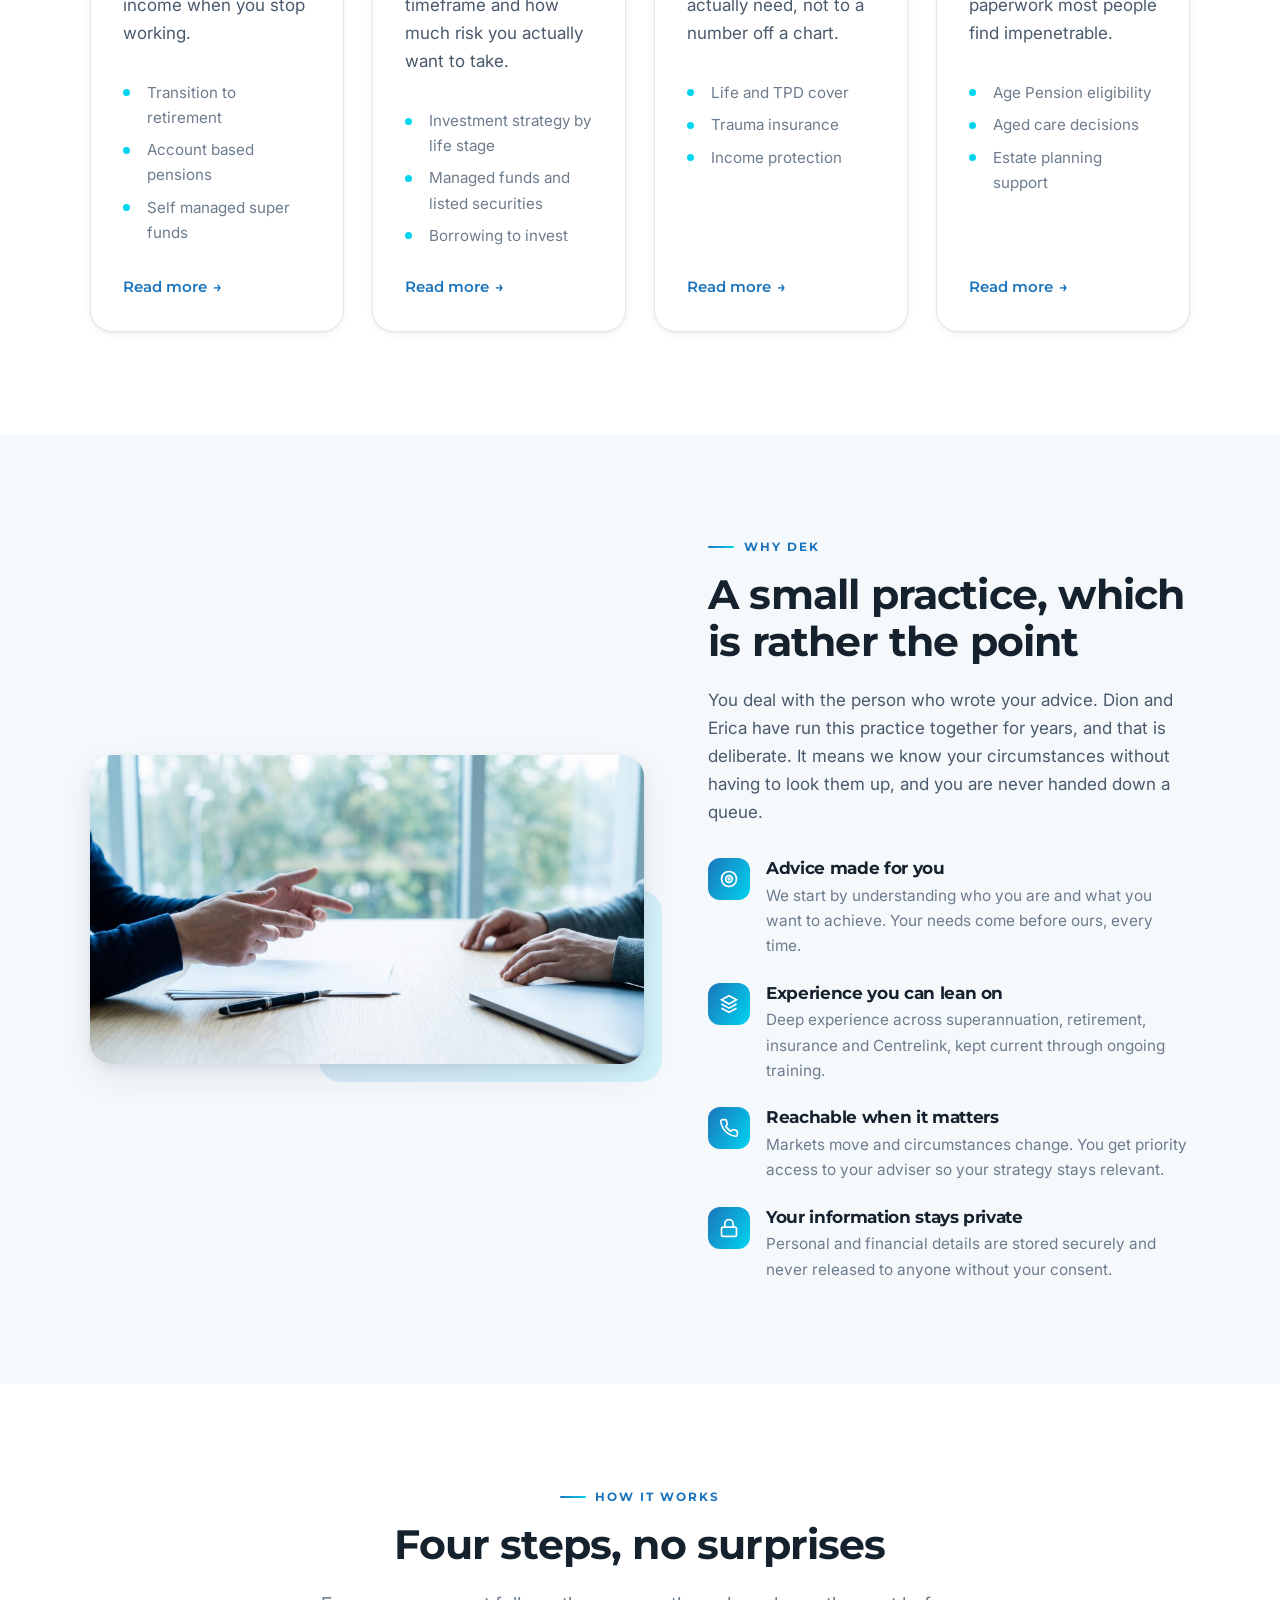
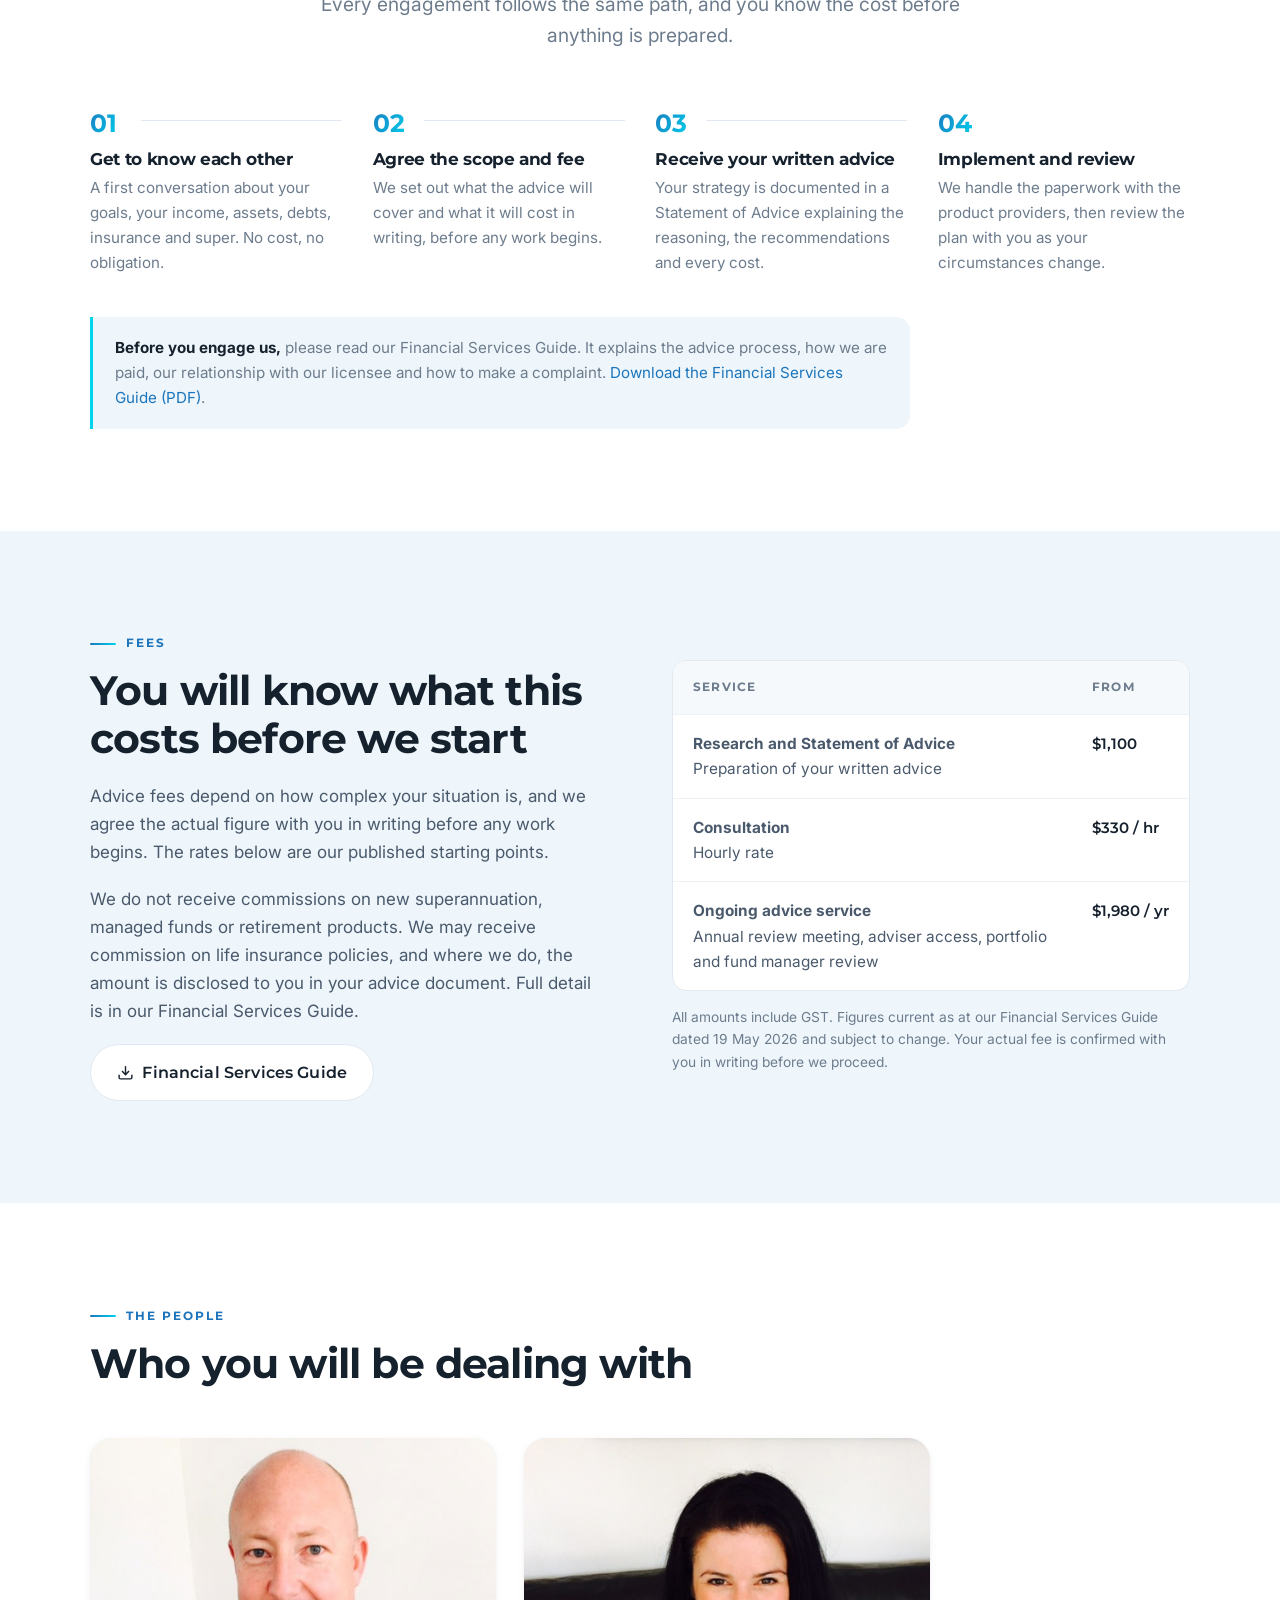
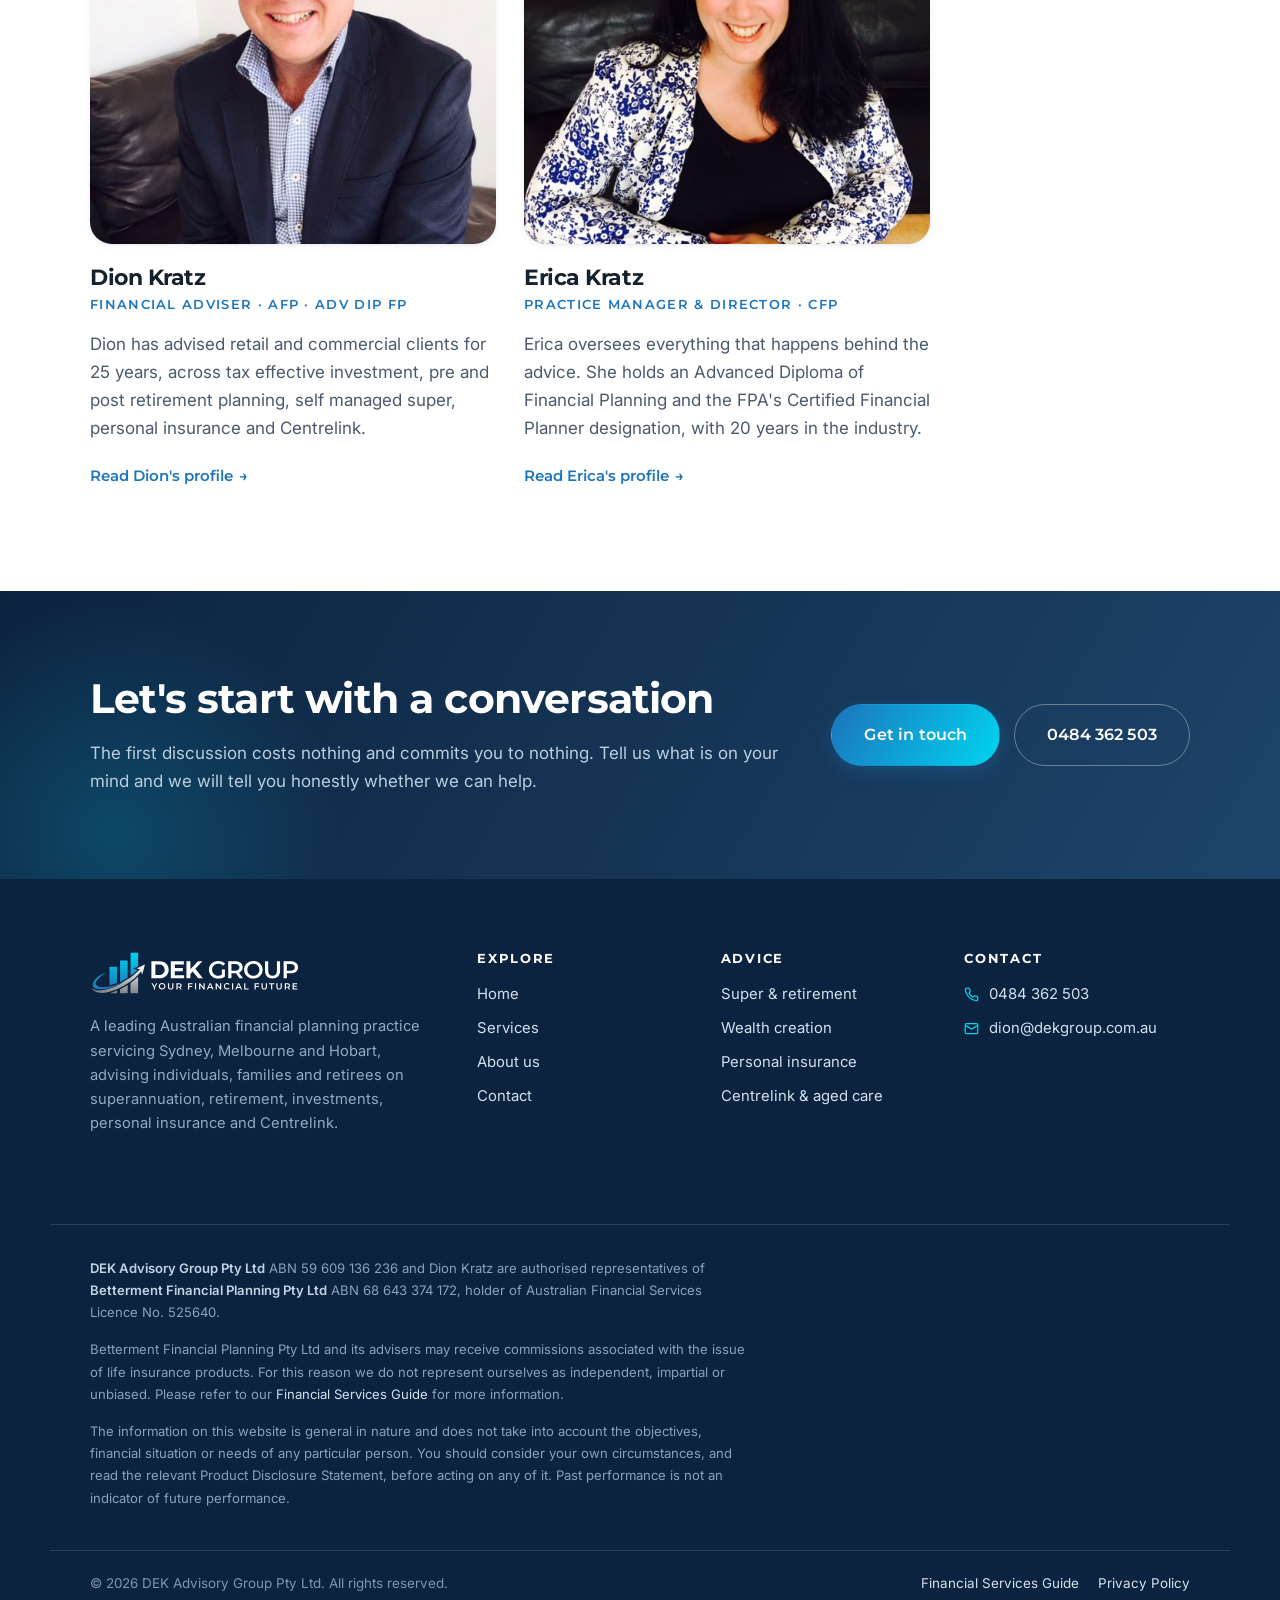
==== commit 9b51e3a8: "Add Privacy Policy page; replace dead Betterment PDF link - New privacy.html from Dion's supplied wo" ====
--- a/index.html
+++ b/index.html
@@ -367,7 +367,7 @@
       <article class="person">
         <img class="person__photo" src="assets/img/dion-kratz.jpg" alt="Dion Kratz" width="526" height="526" loading="lazy">
         <h3>Dion Kratz</h3>
-        <p class="person__role">Financial Adviser &middot; Dip FP</p>
+        <p class="person__role">Financial Adviser &middot; AFP &middot; Adv Dip FP</p>
         <p>
           Dion has advised retail and commercial clients for 25 years, across tax effective investment,
           pre and post retirement planning, self managed super, personal insurance and Centrelink.
@@ -480,7 +480,7 @@
     <p style="margin:0">&copy; <span id="year">2026</span> DEK Advisory Group Pty Ltd. All rights reserved.</p>
     <ul>
       <li><a href="assets/pdf/DEK-Financial-Services-Guide.pdf" target="_blank" rel="noopener">Financial Services Guide</a></li>
-      <li><a href="https://bettermentfinancialplanning.com.au/privacy-policy.pdf" target="_blank" rel="noopener">Privacy Policy</a></li>
+      <li><a href="privacy.html">Privacy Policy</a></li>
     </ul>
   </div>
 </footer>
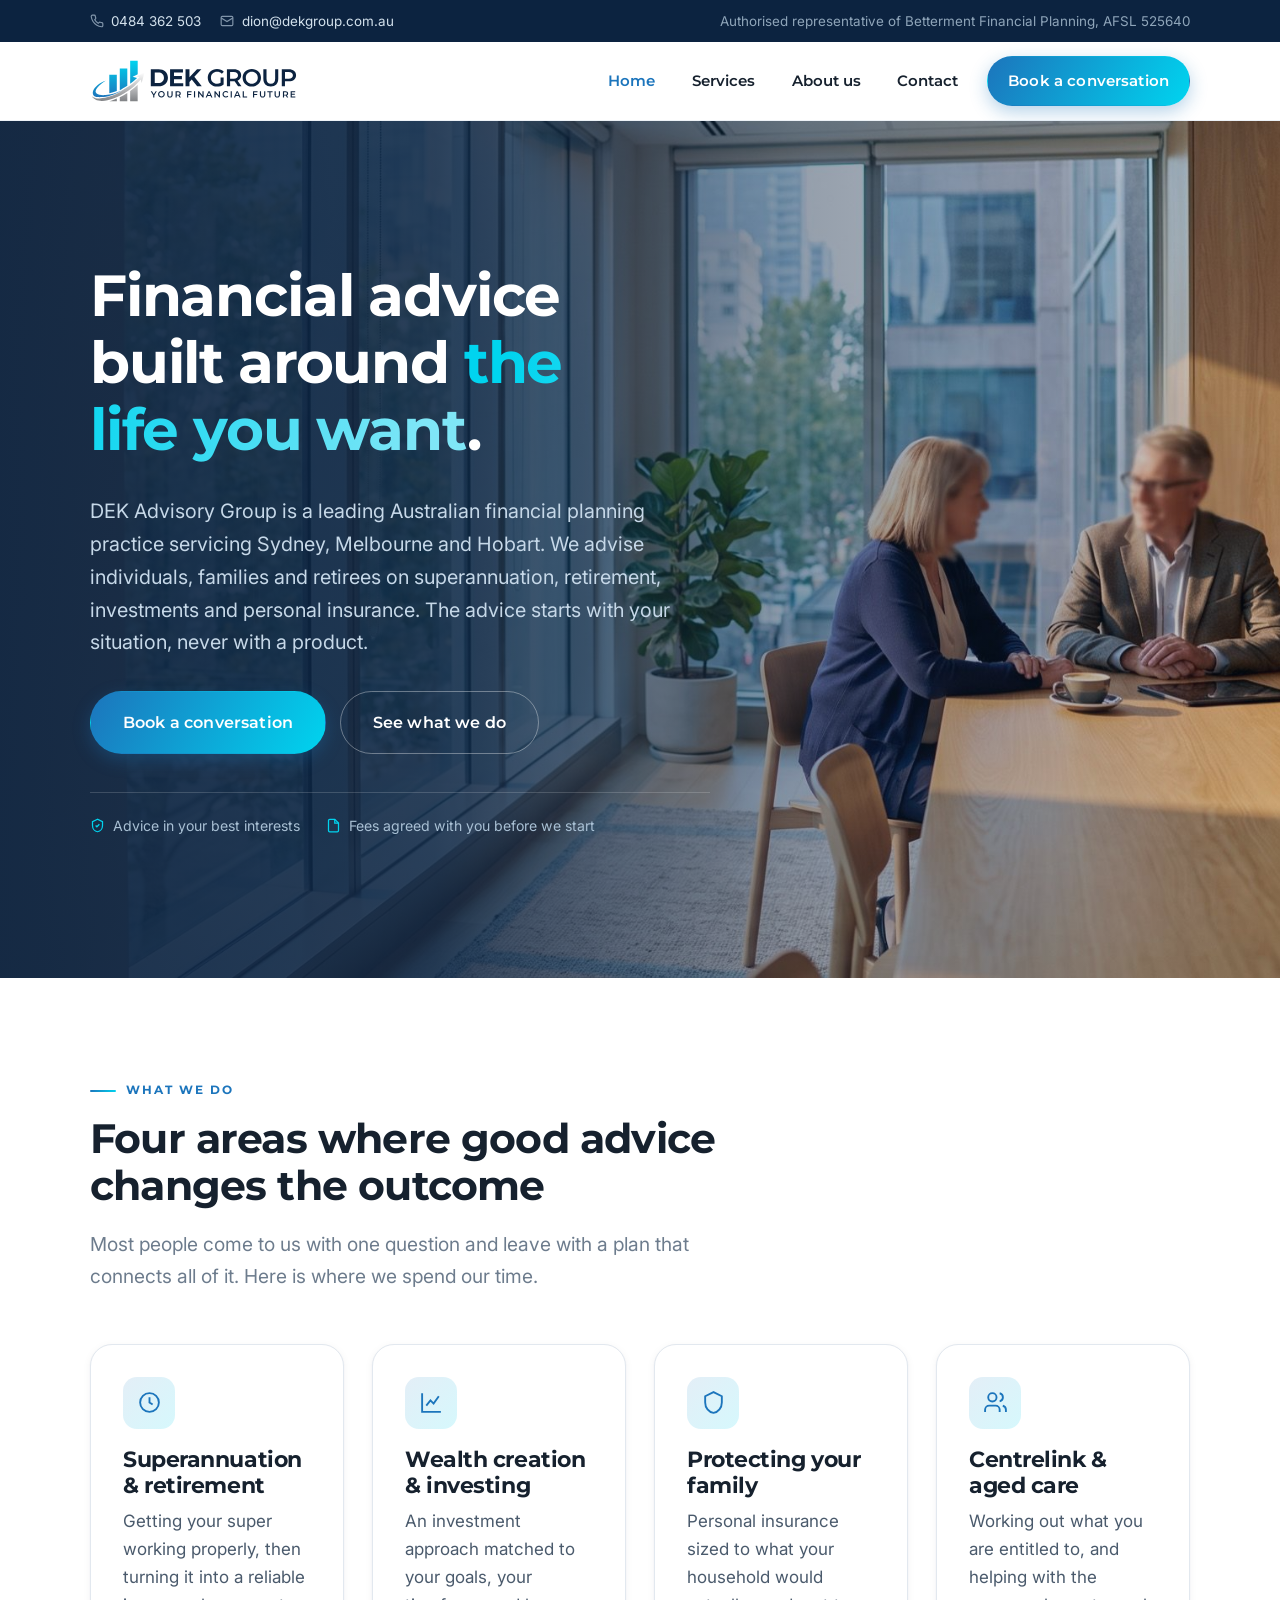
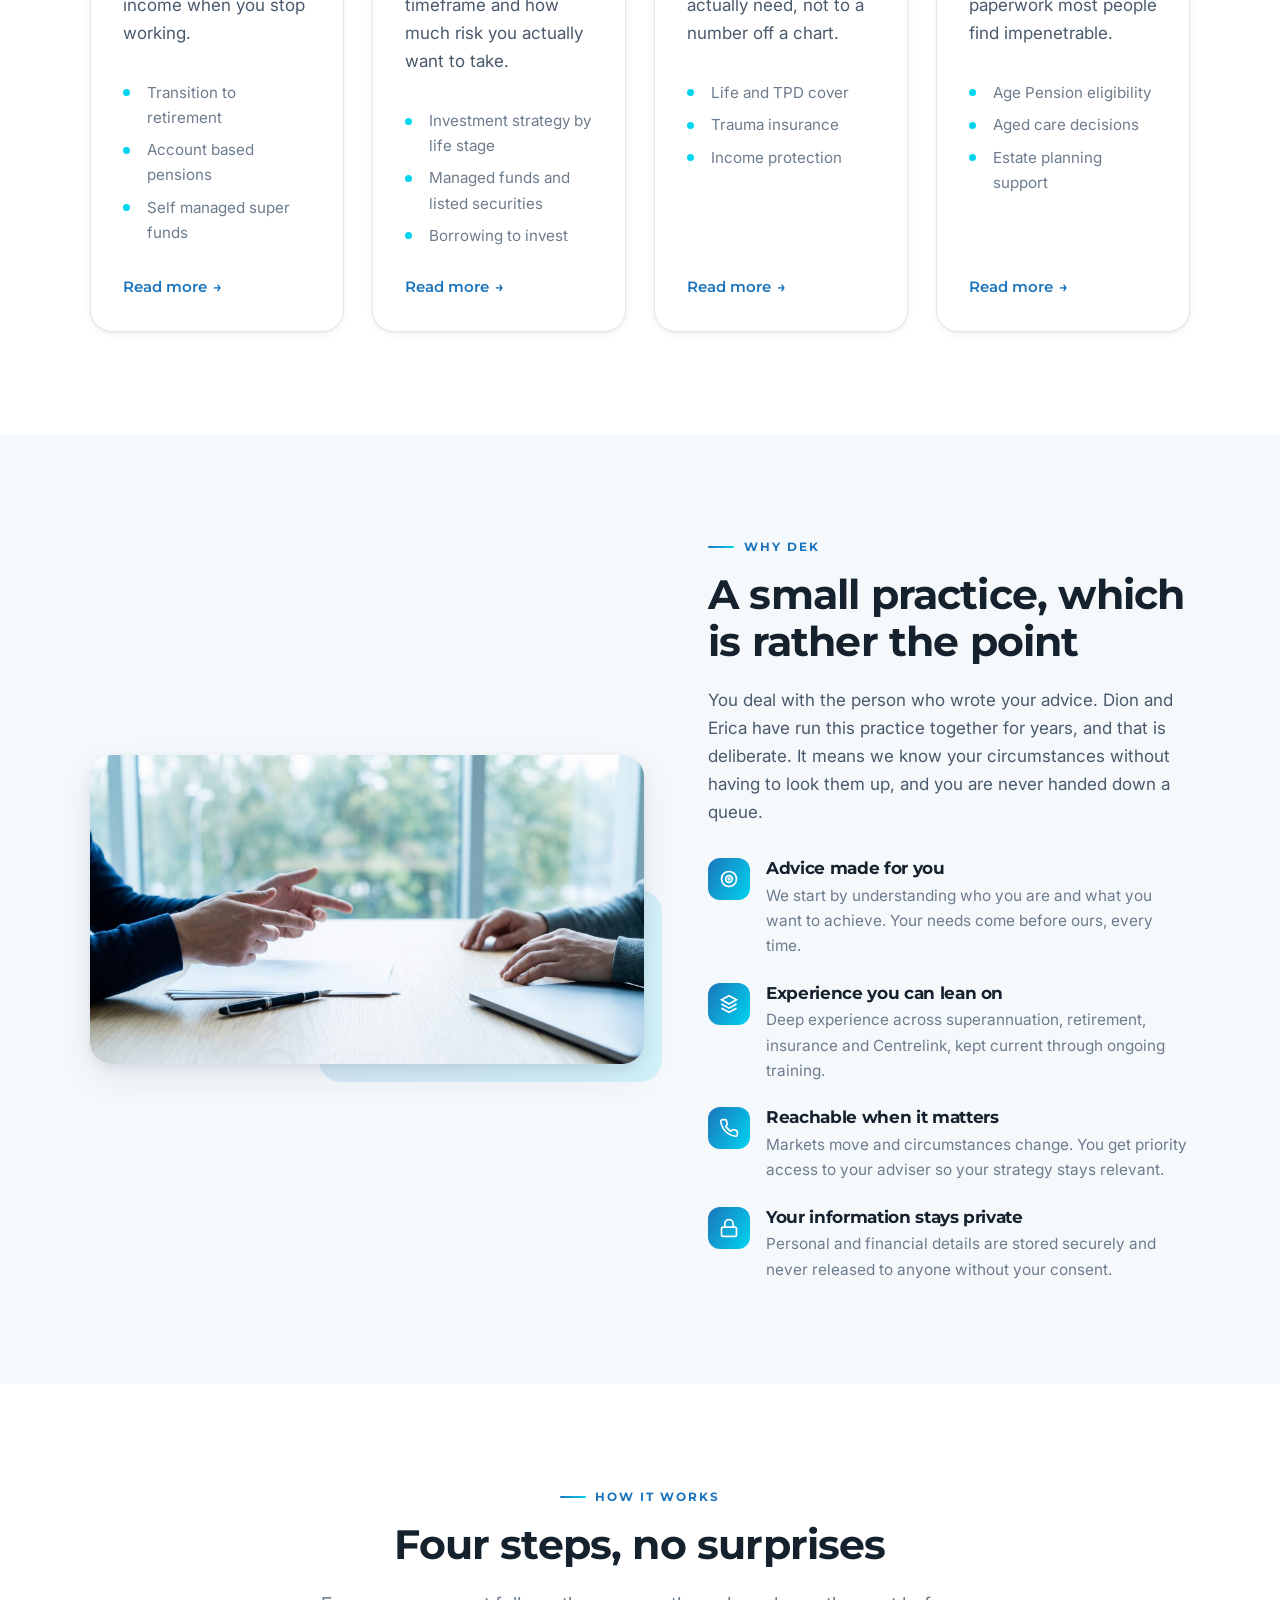
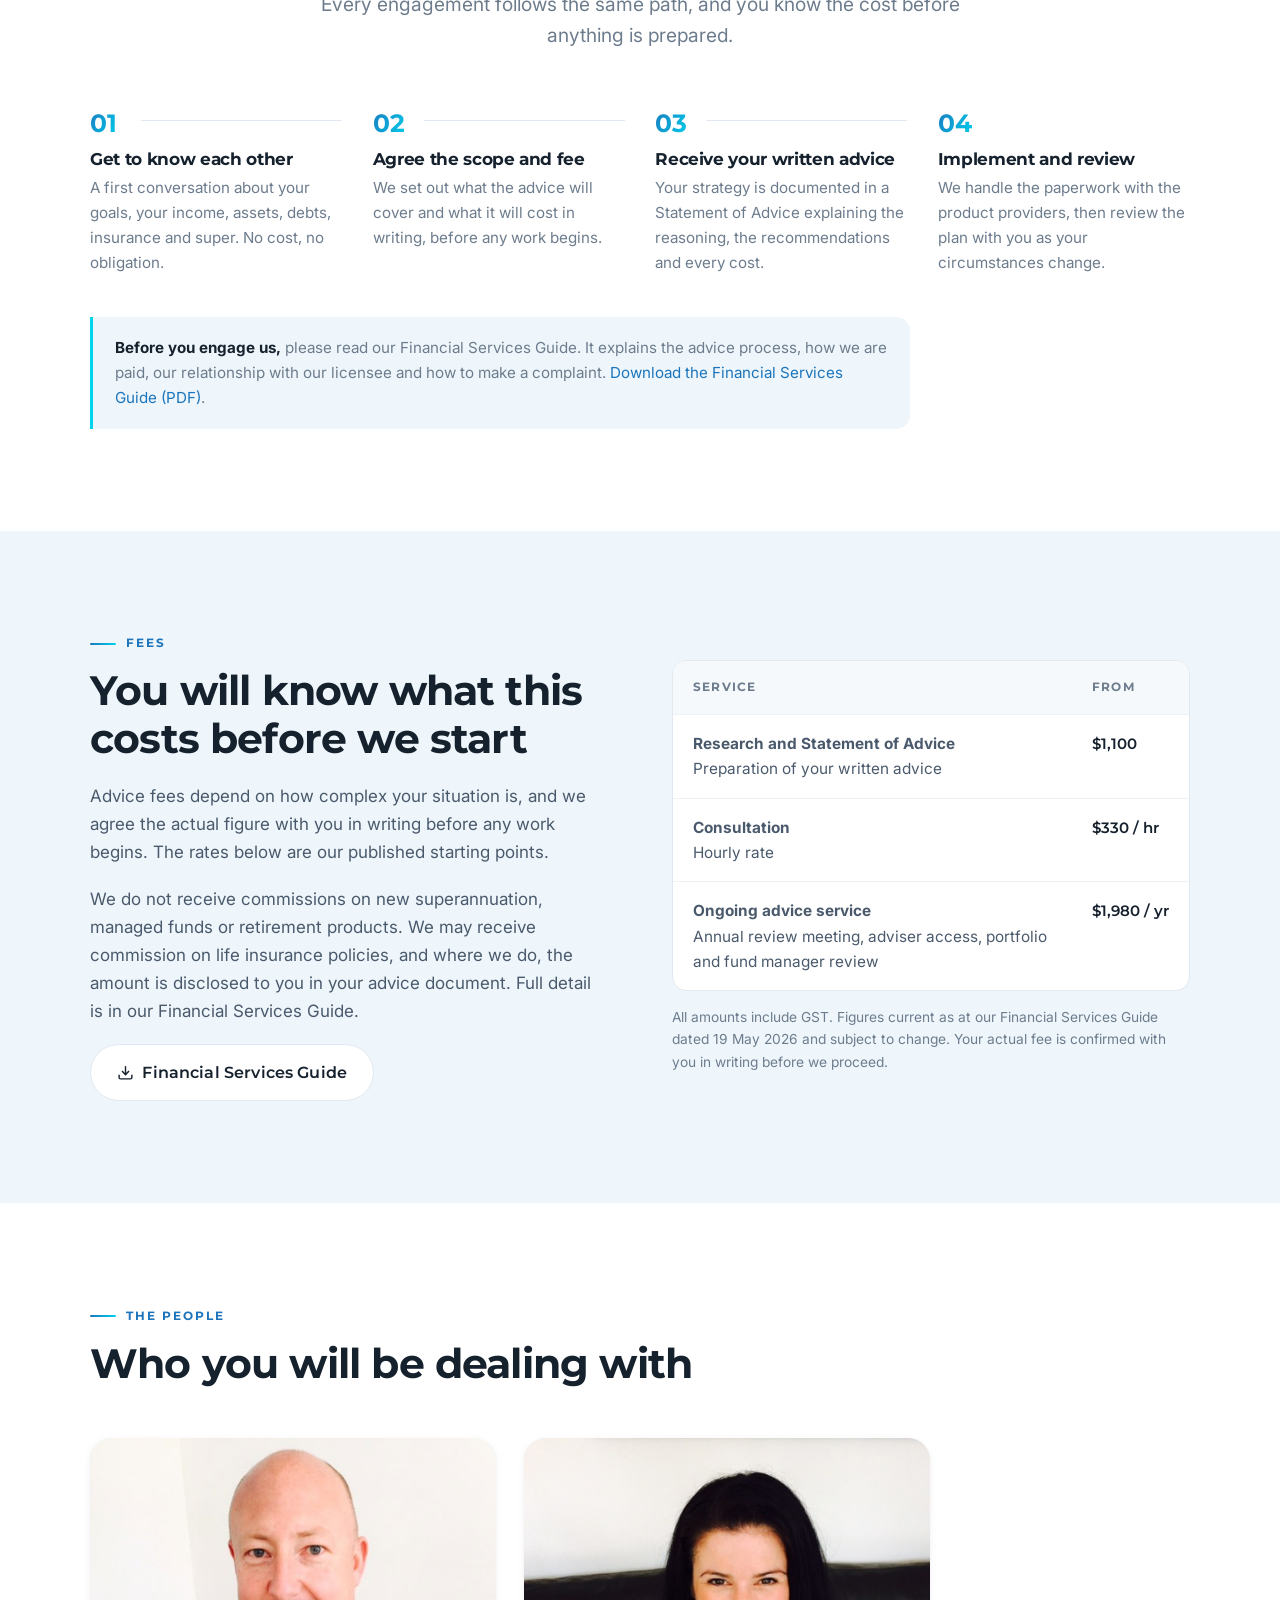
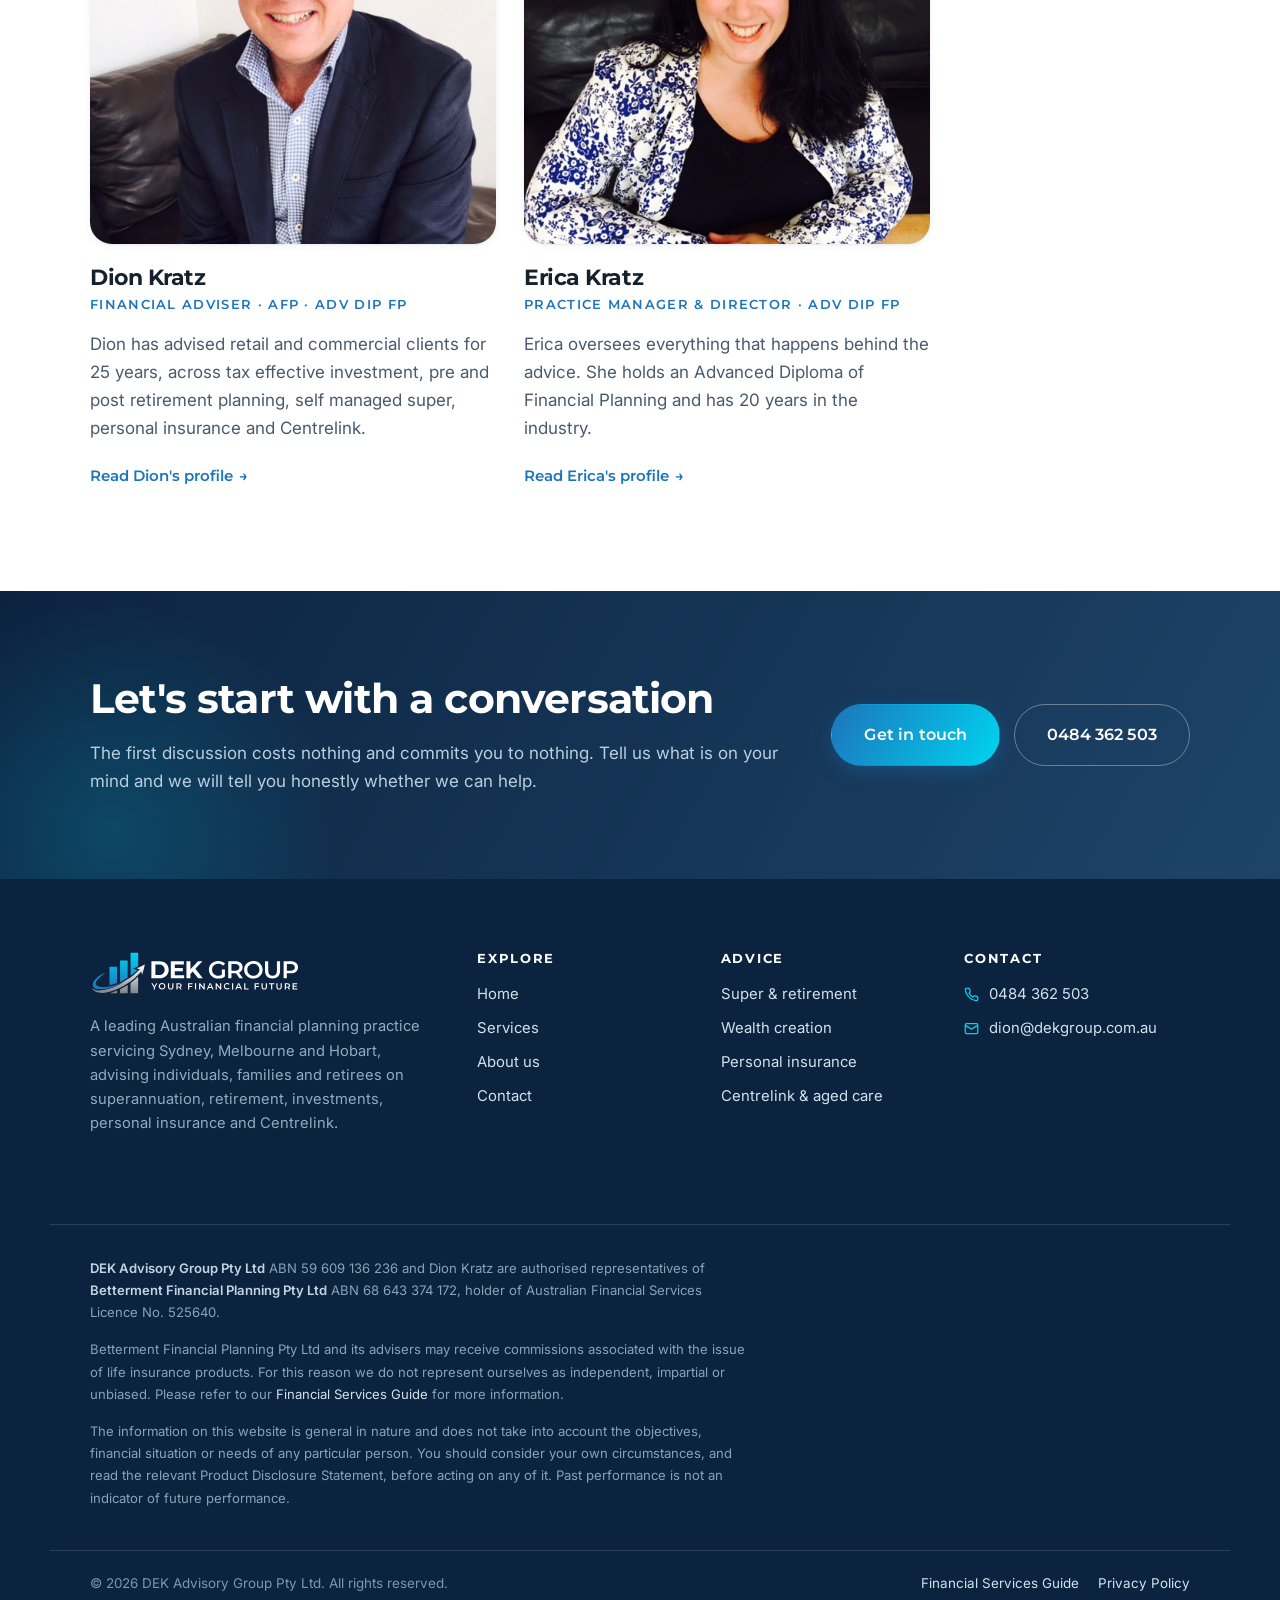
==== commit ae31df23: "Remove lapsed CFP designation from Erica's profile Designation not renewed and has dropped off. Adva" ====
--- a/index.html
+++ b/index.html
@@ -378,10 +378,10 @@
       <article class="person">
         <img class="person__photo" src="assets/img/erica-kratz.jpg" alt="Erica Kratz" width="528" height="528" loading="lazy">
         <h3>Erica Kratz</h3>
-        <p class="person__role">Practice Manager &amp; Director &middot; CFP</p>
+        <p class="person__role">Practice Manager &amp; Director &middot; Adv Dip FP</p>
         <p>
           Erica oversees everything that happens behind the advice. She holds an Advanced Diploma of
-          Financial Planning and the FPA's Certified Financial Planner designation, with 20 years in the industry.
+          Financial Planning and has 20 years in the industry.
         </p>
         <a class="link-more" href="about.html#erica">Read Erica's profile</a>
       </article>
